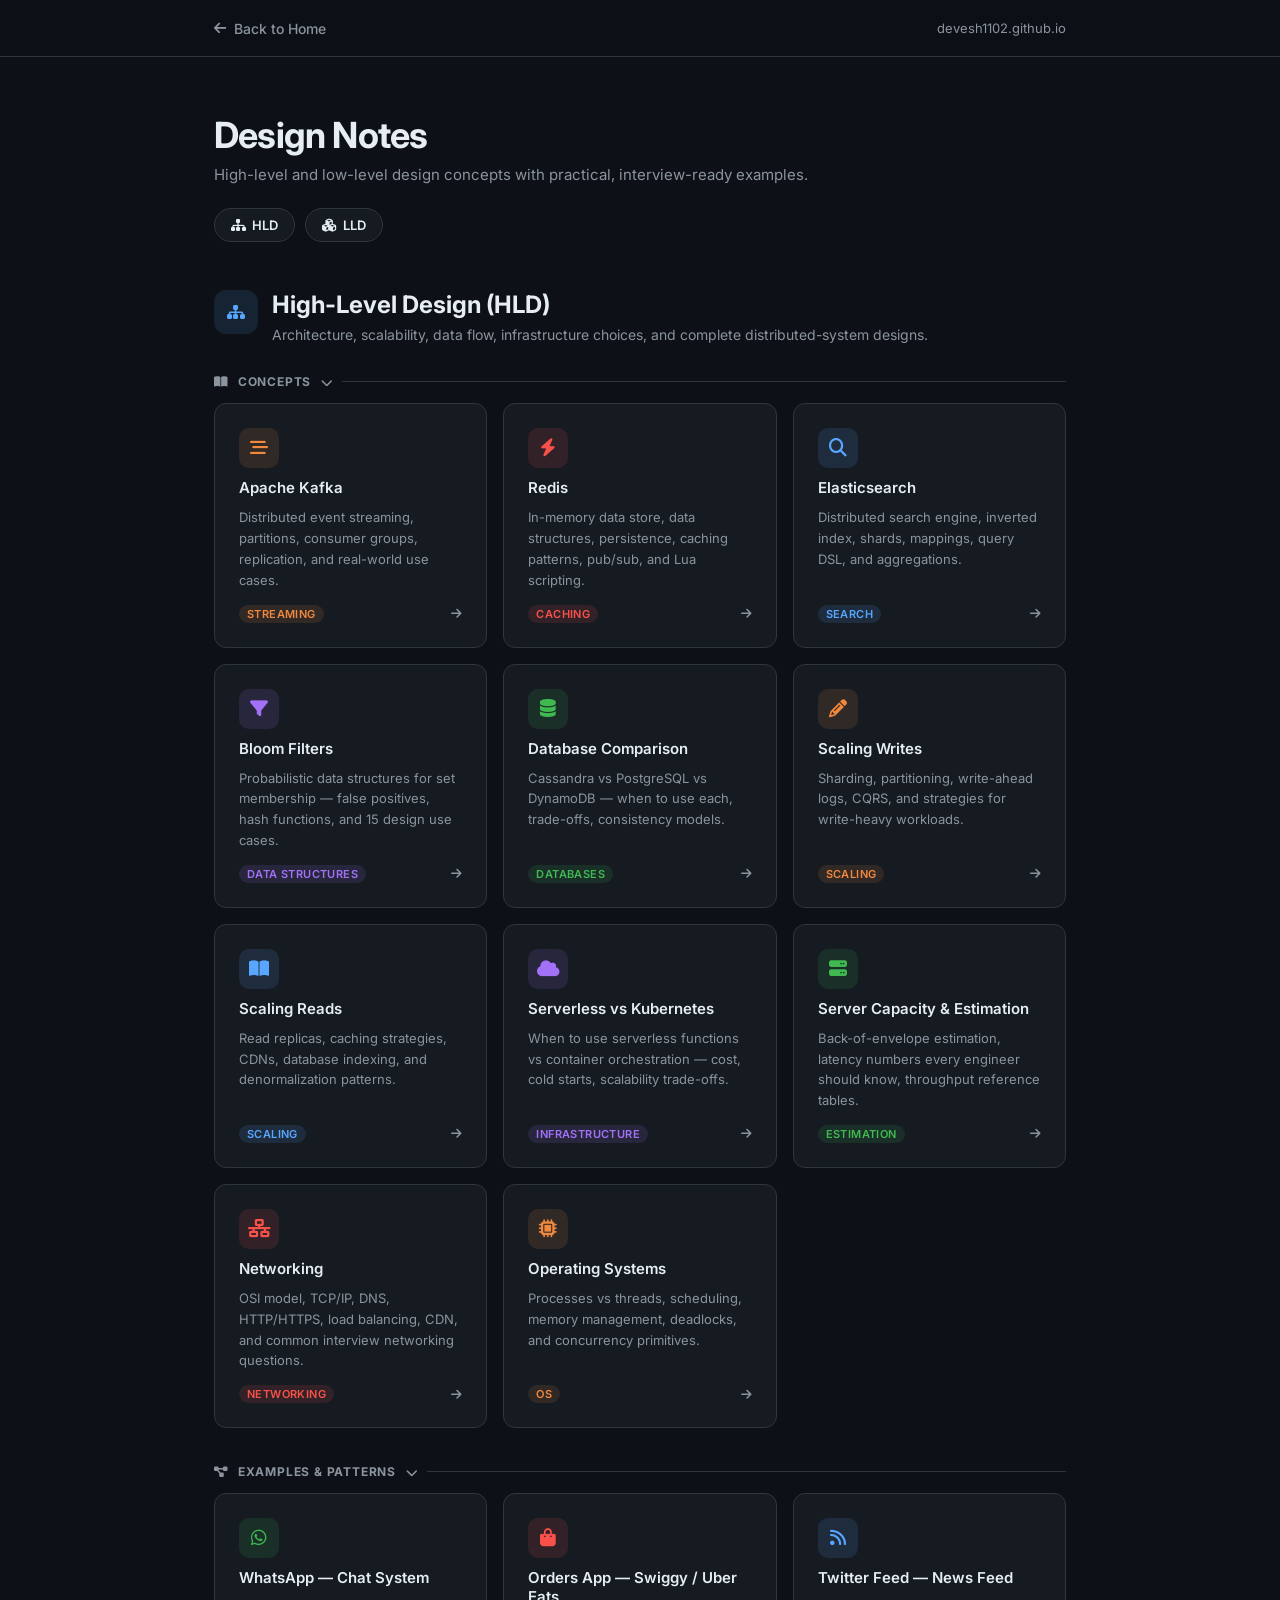
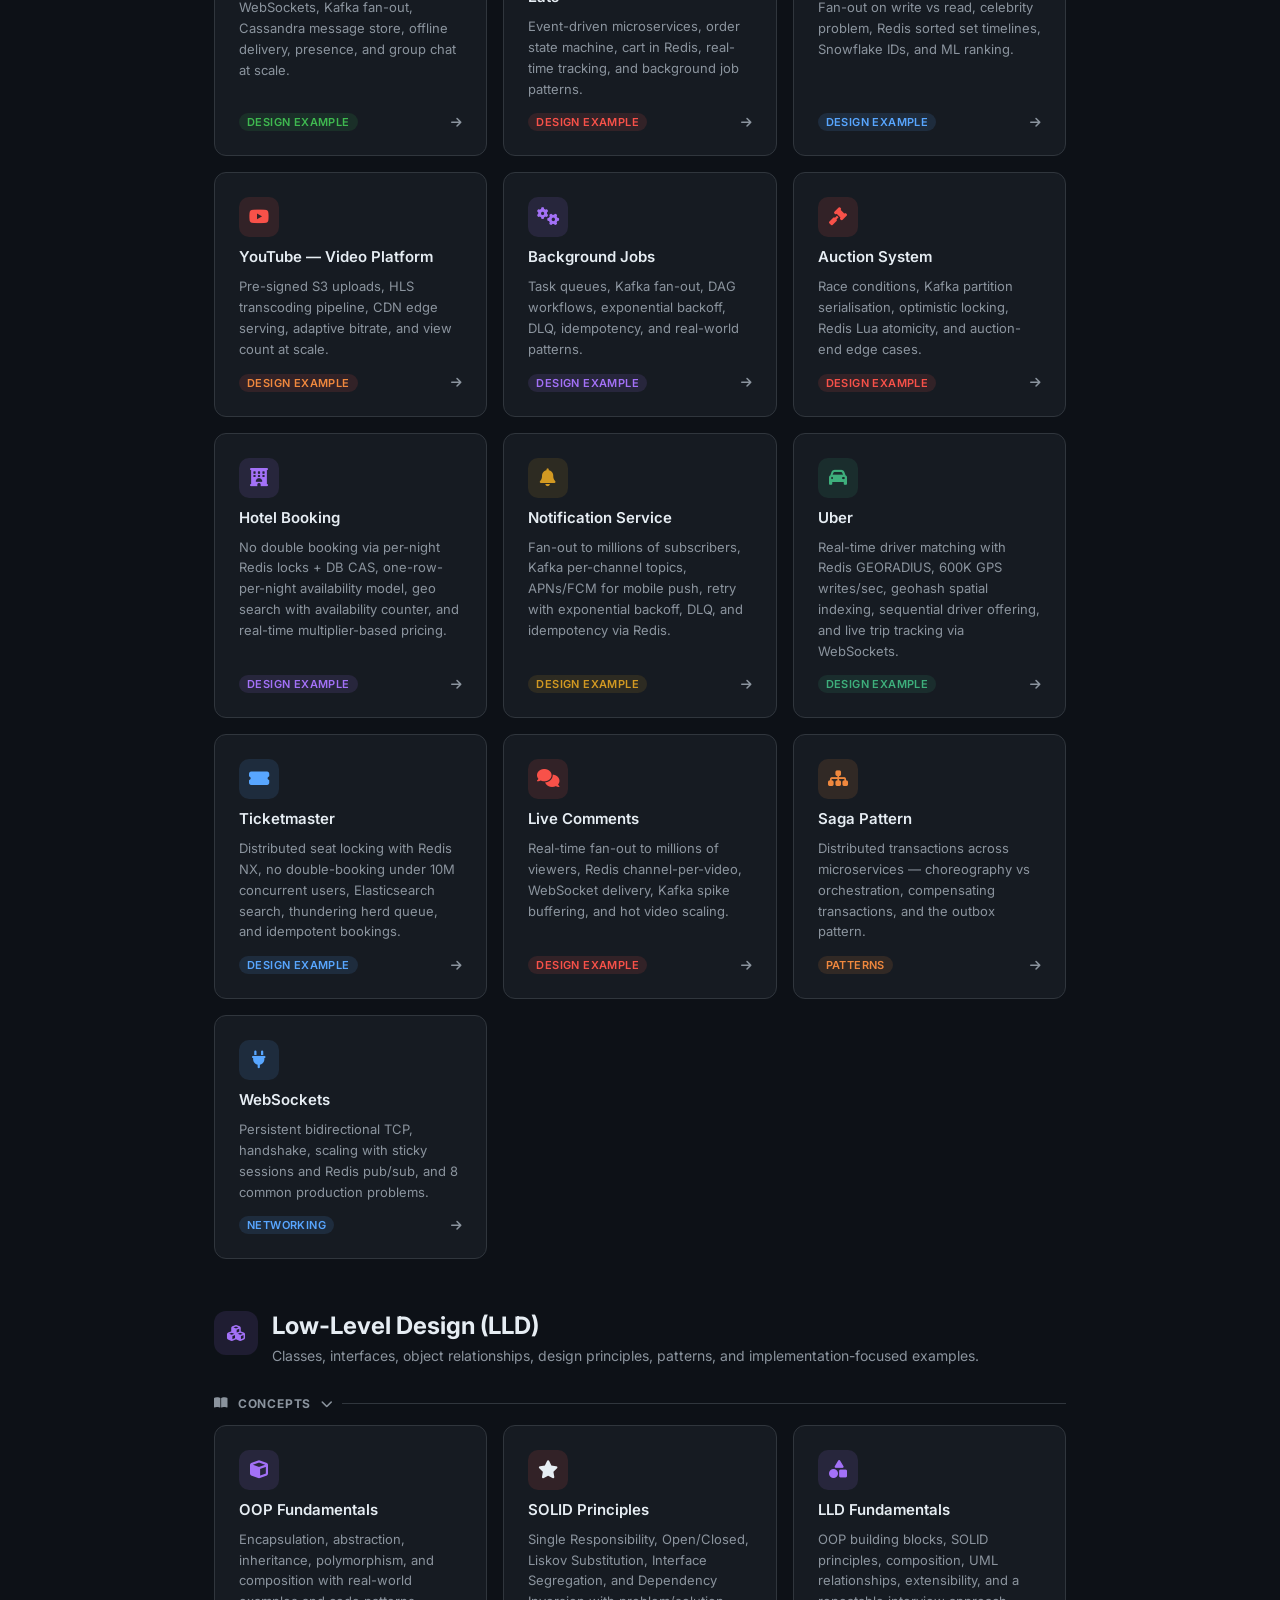
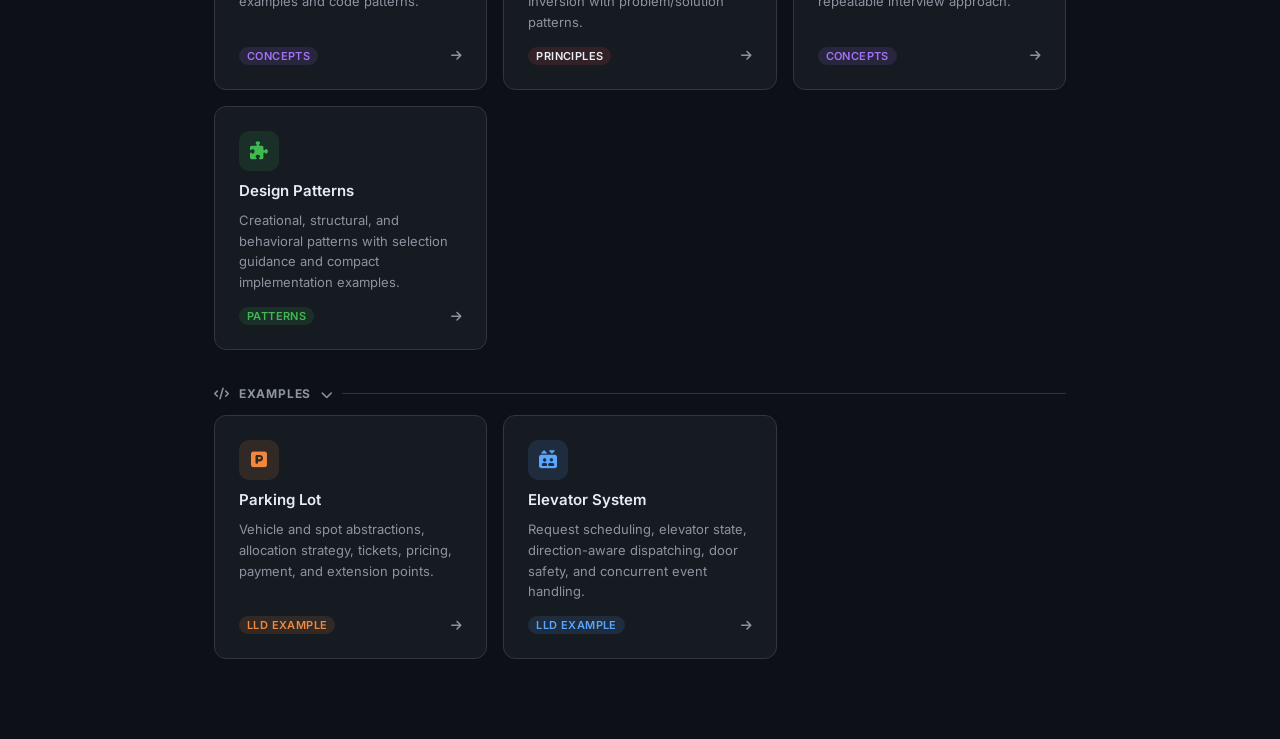
==== notes/index.html @ 4ec59ba1 "Add OOP Fundamentals and SOLID Principles to notes index - Add OOP Fundamentals link to LLD Concepts" ====
<!DOCTYPE html>
<html lang="en">
<head>
  <meta charset="UTF-8"/>
  <meta name="viewport" content="width=device-width, initial-scale=1.0"/>
  <title>System Design Notes — Devesh Kumar</title>
  <meta name="description" content="HLD and LLD notes by Devesh Kumar — concepts, design patterns, and practical system design examples."/>
  <link rel="icon" href="../favicon.svg" type="image/svg+xml"/>
  <link rel="preconnect" href="https://fonts.googleapis.com"/>
  <link rel="preconnect" href="https://fonts.gstatic.com" crossorigin/>
  <link href="https://fonts.googleapis.com/css2?family=Inter:wght@300;400;500;600;700&display=swap" rel="stylesheet"/>
  <link rel="stylesheet" href="https://cdnjs.cloudflare.com/ajax/libs/font-awesome/6.5.0/css/all.min.css"/>
  <style>
    *, *::before, *::after { box-sizing: border-box; margin: 0; padding: 0; }
    :root {
      --bg: #0d1117; --bg2: #161b22; --bg3: #21262d;
      --border: #30363d; --text: #e6edf3; --muted: #8b949e;
      --accent: #58a6ff; --purple: #a371f7; --green: #3fb950; --orange: #f0883e;
      --radius: 12px;
    }
    body { font-family: 'Inter', sans-serif; background: var(--bg); color: var(--text); }
    a { text-decoration: none; }

    nav {
      position: sticky; top: 0; z-index: 100;
      background: rgba(13,17,23,0.9); backdrop-filter: blur(12px);
      border-bottom: 1px solid var(--border);
    }
    .nav-inner { max-width: 900px; margin: 0 auto; padding: 0 24px; height: 56px; display: flex; align-items: center; justify-content: space-between; }
    .nav-back { display: flex; align-items: center; gap: 8px; color: var(--muted); font-size: 14px; font-weight: 500; }
    .nav-back:hover { color: var(--accent); }

    .page { max-width: 900px; margin: 0 auto; padding: 56px 24px 80px; }

    .page-header { margin-bottom: 48px; }
    .page-header h1 { font-size: 36px; font-weight: 700; letter-spacing: -0.8px; margin-bottom: 8px; }
    .page-header p { color: var(--muted); font-size: 15px; }

    .section-nav {
      display: flex;
      gap: 10px;
      margin-top: 24px;
    }
    .section-nav a {
      color: var(--text);
      background: var(--bg2);
      border: 1px solid var(--border);
      border-radius: 20px;
      padding: 8px 16px;
      font-size: 13px;
      font-weight: 600;
    }
    .section-nav a:hover { border-color: var(--accent); color: var(--accent); }

    .notes-section { margin-top: 52px; scroll-margin-top: 80px; }
    .notes-section:first-of-type { margin-top: 0; }
    .notes-section summary {
      list-style: none;
      cursor: pointer;
    }
    .notes-section summary::-webkit-details-marker { display: none; }
    .section-heading {
      display: flex;
      align-items: flex-start;
      gap: 14px;
      margin-bottom: 28px;
    }
    .section-heading .section-icon {
      width: 44px;
      height: 44px;
      border-radius: 12px;
      display: flex;
      align-items: center;
      justify-content: center;
      flex-shrink: 0;
    }
    .section-heading h2 { font-size: 24px; margin-bottom: 5px; }
    .section-heading p { color: var(--muted); font-size: 14px; line-height: 1.6; }
    .section-toggle {
      display: none;
    }
    .notes-section[open] .section-toggle i { transform: rotate(180deg); }
    .section-toggle i { transition: transform 0.2s ease; }
    .notes-group + .notes-group { margin-top: 36px; }
    .notes-group details {
      background: transparent;
    }
    .notes-group summary {
      list-style: none;
      cursor: pointer;
    }
    .notes-group summary::-webkit-details-marker { display: none; }
    .group-title {
      display: flex;
      align-items: center;
      gap: 9px;
      color: var(--muted);
      font-size: 12px;
      font-weight: 700;
      letter-spacing: 0.8px;
      text-transform: uppercase;
      margin-bottom: 14px;
    }
    .group-title::after {
      content: "";
      height: 1px;
      background: var(--border);
      flex: 1;
    }
    .group-toggle {
      display: inline-flex;
      margin-left: auto;
      color: var(--muted);
    }
    .notes-group details[open] .group-toggle i { transform: rotate(180deg); }
    .group-toggle i { transition: transform 0.2s ease; }
    .group-body { margin-top: 14px; }

    .notes-grid {
      display: grid;
      grid-template-columns: repeat(auto-fill, minmax(260px, 1fr));
      gap: 16px;
    }

    .note-card {
      background: var(--bg2);
      border: 1px solid var(--border);
      border-radius: var(--radius);
      padding: 24px;
      display: flex;
      flex-direction: column;
      gap: 10px;
      transition: border-color 0.2s, transform 0.2s, box-shadow 0.2s;
      color: var(--text);
    }

    .note-card:hover {
      border-color: var(--accent);
      transform: translateY(-3px);
      box-shadow: 0 8px 24px rgba(0,0,0,0.4);
    }

    .note-icon {
      width: 40px; height: 40px;
      border-radius: 10px;
      display: flex; align-items: center; justify-content: center;
      font-size: 18px;
      flex-shrink: 0;
    }

    .note-card h3 { font-size: 15px; font-weight: 600; }
    .note-card p { font-size: 13px; color: var(--muted); line-height: 1.6; flex: 1; }

    .note-footer {
      display: flex; align-items: center; justify-content: space-between;
      margin-top: 4px;
    }
    .note-tag {
      font-size: 11px; font-weight: 600;
      padding: 2px 8px; border-radius: 20px;
      text-transform: uppercase; letter-spacing: 0.4px;
    }
    .note-arrow { color: var(--muted); font-size: 12px; }
    .note-card:hover .note-arrow { color: var(--accent); }

    @media (max-width: 560px) {
      .page { padding-top: 36px; }
      .page-header h1 { font-size: 30px; }
      .section-nav { flex-wrap: wrap; }
    }
  </style>
</head>
<body>
<nav>
  <div class="nav-inner">
    <a href="../index.html" class="nav-back"><i class="fas fa-arrow-left"></i> Back to Home</a>
    <span style="font-size:13px; color: var(--muted)">devesh1102.github.io</span>
  </div>
</nav>

<div class="page">
  <div class="page-header">
    <h1>Design Notes</h1>
    <p>High-level and low-level design concepts with practical, interview-ready examples.</p>
    <div class="section-nav">
      <a href="#hld"><i class="fas fa-sitemap"></i>&nbsp; HLD</a>
      <a href="#lld"><i class="fas fa-cubes"></i>&nbsp; LLD</a>
    </div>
  </div>

  <details class="notes-section" id="hld" open>
    <summary>
      <div class="section-heading">
        <div class="section-icon" style="background:rgba(88,166,255,0.12);color:var(--accent)"><i class="fas fa-sitemap"></i></div>
        <div>
          <h2>High-Level Design (HLD)</h2>
          <p>Architecture, scalability, data flow, infrastructure choices, and complete distributed-system designs.</p>
        </div>
      </div>
    </summary>

    <div class="notes-group">
      <details open>
        <summary>
          <div class="group-title">
            <i class="fas fa-book-open"></i> Concepts
            <span class="group-toggle" aria-hidden="true"><i class="fas fa-chevron-up"></i></span>
          </div>
        </summary>
        <div class="group-body">
          <div class="notes-grid">

    <a href="reader.html?file=kafka" class="note-card">
      <div class="note-icon" style="background:rgba(240,136,62,0.12); color:var(--orange)"><i class="fas fa-stream"></i></div>
      <h3>Apache Kafka</h3>
      <p>Distributed event streaming, partitions, consumer groups, replication, and real-world use cases.</p>
      <div class="note-footer">
        <span class="note-tag" style="background:rgba(240,136,62,0.12);color:var(--orange)">Streaming</span>
        <span class="note-arrow"><i class="fas fa-arrow-right"></i></span>
      </div>
    </a>

    <a href="reader.html?file=redis" class="note-card">
      <div class="note-icon" style="background:rgba(248,81,73,0.12); color:#f85149"><i class="fas fa-bolt"></i></div>
      <h3>Redis</h3>
      <p>In-memory data store, data structures, persistence, caching patterns, pub/sub, and Lua scripting.</p>
      <div class="note-footer">
        <span class="note-tag" style="background:rgba(248,81,73,0.12);color:#f85149">Caching</span>
        <span class="note-arrow"><i class="fas fa-arrow-right"></i></span>
      </div>
    </a>

    <a href="reader.html?file=elasticsearch" class="note-card">
      <div class="note-icon" style="background:rgba(88,166,255,0.12); color:var(--accent)"><i class="fas fa-search"></i></div>
      <h3>Elasticsearch</h3>
      <p>Distributed search engine, inverted index, shards, mappings, query DSL, and aggregations.</p>
      <div class="note-footer">
        <span class="note-tag" style="background:rgba(88,166,255,0.12);color:var(--accent)">Search</span>
        <span class="note-arrow"><i class="fas fa-arrow-right"></i></span>
      </div>
    </a>

    <a href="reader.html?file=bloom-filters" class="note-card">
      <div class="note-icon" style="background:rgba(163,113,247,0.12); color:var(--purple)"><i class="fas fa-filter"></i></div>
      <h3>Bloom Filters</h3>
      <p>Probabilistic data structures for set membership — false positives, hash functions, and 15 design use cases.</p>
      <div class="note-footer">
        <span class="note-tag" style="background:rgba(163,113,247,0.12);color:var(--purple)">Data Structures</span>
        <span class="note-arrow"><i class="fas fa-arrow-right"></i></span>
      </div>
    </a>

    <a href="reader.html?file=databases-comparison" class="note-card">
      <div class="note-icon" style="background:rgba(63,185,80,0.12); color:var(--green)"><i class="fas fa-database"></i></div>
      <h3>Database Comparison</h3>
      <p>Cassandra vs PostgreSQL vs DynamoDB — when to use each, trade-offs, consistency models.</p>
      <div class="note-footer">
        <span class="note-tag" style="background:rgba(63,185,80,0.12);color:var(--green)">Databases</span>
        <span class="note-arrow"><i class="fas fa-arrow-right"></i></span>
      </div>
    </a>

    <a href="reader.html?file=scaling-writes" class="note-card">
      <div class="note-icon" style="background:rgba(240,136,62,0.12); color:var(--orange)"><i class="fas fa-pencil-alt"></i></div>
      <h3>Scaling Writes</h3>
      <p>Sharding, partitioning, write-ahead logs, CQRS, and strategies for write-heavy workloads.</p>
      <div class="note-footer">
        <span class="note-tag" style="background:rgba(240,136,62,0.12);color:var(--orange)">Scaling</span>
        <span class="note-arrow"><i class="fas fa-arrow-right"></i></span>
      </div>
    </a>

    <a href="reader.html?file=scaling-reads" class="note-card">
      <div class="note-icon" style="background:rgba(88,166,255,0.12); color:var(--accent)"><i class="fas fa-book-open"></i></div>
      <h3>Scaling Reads</h3>
      <p>Read replicas, caching strategies, CDNs, database indexing, and denormalization patterns.</p>
      <div class="note-footer">
        <span class="note-tag" style="background:rgba(88,166,255,0.12);color:var(--accent)">Scaling</span>
        <span class="note-arrow"><i class="fas fa-arrow-right"></i></span>
      </div>
    </a>

    <a href="reader.html?file=serverless-vs-kubernetes" class="note-card">
      <div class="note-icon" style="background:rgba(163,113,247,0.12); color:var(--purple)"><i class="fas fa-cloud"></i></div>
      <h3>Serverless vs Kubernetes</h3>
      <p>When to use serverless functions vs container orchestration — cost, cold starts, scalability trade-offs.</p>
      <div class="note-footer">
        <span class="note-tag" style="background:rgba(163,113,247,0.12);color:var(--purple)">Infrastructure</span>
        <span class="note-arrow"><i class="fas fa-arrow-right"></i></span>
      </div>
    </a>

    <a href="reader.html?file=server-capacity" class="note-card">
      <div class="note-icon" style="background:rgba(63,185,80,0.12); color:var(--green)"><i class="fas fa-server"></i></div>
      <h3>Server Capacity & Estimation</h3>
      <p>Back-of-envelope estimation, latency numbers every engineer should know, throughput reference tables.</p>
      <div class="note-footer">
        <span class="note-tag" style="background:rgba(63,185,80,0.12);color:var(--green)">Estimation</span>
        <span class="note-arrow"><i class="fas fa-arrow-right"></i></span>
      </div>
    </a>

    <a href="reader.html?file=networking" class="note-card">
      <div class="note-icon" style="background:rgba(248,81,73,0.12); color:#f85149"><i class="fas fa-network-wired"></i></div>
      <h3>Networking</h3>
      <p>OSI model, TCP/IP, DNS, HTTP/HTTPS, load balancing, CDN, and common interview networking questions.</p>
      <div class="note-footer">
        <span class="note-tag" style="background:rgba(248,81,73,0.12);color:#f85149">Networking</span>
        <span class="note-arrow"><i class="fas fa-arrow-right"></i></span>
      </div>
    </a>

    <a href="reader.html?file=operating-systems" class="note-card">
      <div class="note-icon" style="background:rgba(240,136,62,0.12); color:var(--orange)"><i class="fas fa-microchip"></i></div>
      <h3>Operating Systems</h3>
      <p>Processes vs threads, scheduling, memory management, deadlocks, and concurrency primitives.</p>
      <div class="note-footer">
        <span class="note-tag" style="background:rgba(240,136,62,0.12);color:var(--orange)">OS</span>
        <span class="note-arrow"><i class="fas fa-arrow-right"></i></span>
      </div>
    </a>

          </div>
        </div>
      </details>
    </div>

    <div class="notes-group">
      <details open>
        <summary>
          <div class="group-title">
            <i class="fas fa-diagram-project"></i> Examples & Patterns
            <span class="group-toggle" aria-hidden="true"><i class="fas fa-chevron-up"></i></span>
          </div>
        </summary>
        <div class="group-body">
          <div class="notes-grid">

    <a href="reader.html?file=whatsapp-chat" class="note-card">
      <div class="note-icon" style="background:rgba(63,185,80,0.12); color:var(--green)"><i class="fab fa-whatsapp"></i></div>
      <h3>WhatsApp — Chat System</h3>
      <p>WebSockets, Kafka fan-out, Cassandra message store, offline delivery, presence, and group chat at scale.</p>
      <div class="note-footer">
        <span class="note-tag" style="background:rgba(63,185,80,0.12);color:var(--green)">Design Example</span>
        <span class="note-arrow"><i class="fas fa-arrow-right"></i></span>
      </div>
    </a>

    <a href="reader.html?file=orders-app" class="note-card">
      <div class="note-icon" style="background:rgba(248,81,73,0.12); color:#f85149"><i class="fas fa-shopping-bag"></i></div>
      <h3>Orders App — Swiggy / Uber Eats</h3>
      <p>Event-driven microservices, order state machine, cart in Redis, real-time tracking, and background job patterns.</p>
      <div class="note-footer">
        <span class="note-tag" style="background:rgba(248,81,73,0.12);color:#f85149">Design Example</span>
        <span class="note-arrow"><i class="fas fa-arrow-right"></i></span>
      </div>
    </a>

    <a href="reader.html?file=twitter-feed" class="note-card">
      <div class="note-icon" style="background:rgba(88,166,255,0.12); color:var(--accent)"><i class="fas fa-rss"></i></div>
      <h3>Twitter Feed — News Feed</h3>
      <p>Fan-out on write vs read, celebrity problem, Redis sorted set timelines, Snowflake IDs, and ML ranking.</p>
      <div class="note-footer">
        <span class="note-tag" style="background:rgba(88,166,255,0.12);color:var(--accent)">Design Example</span>
        <span class="note-arrow"><i class="fas fa-arrow-right"></i></span>
      </div>
    </a>

    <a href="reader.html?file=youtube" class="note-card">
      <div class="note-icon" style="background:rgba(248,81,73,0.12); color:#f85149"><i class="fab fa-youtube"></i></div>
      <h3>YouTube — Video Platform</h3>
      <p>Pre-signed S3 uploads, HLS transcoding pipeline, CDN edge serving, adaptive bitrate, and view count at scale.</p>
      <div class="note-footer">
        <span class="note-tag" style="background:rgba(248,81,73,0.12);color:var(--orange)">Design Example</span>
        <span class="note-arrow"><i class="fas fa-arrow-right"></i></span>
      </div>
    </a>

    <a href="reader.html?file=background-jobs" class="note-card">
      <div class="note-icon" style="background:rgba(163,113,247,0.12); color:var(--purple)"><i class="fas fa-cogs"></i></div>
      <h3>Background Jobs</h3>
      <p>Task queues, Kafka fan-out, DAG workflows, exponential backoff, DLQ, idempotency, and real-world patterns.</p>
      <div class="note-footer">
        <span class="note-tag" style="background:rgba(163,113,247,0.12);color:var(--purple)">Design Example</span>
        <span class="note-arrow"><i class="fas fa-arrow-right"></i></span>
      </div>
    </a>

    <a href="reader.html?file=auction" class="note-card">
      <div class="note-icon" style="background:rgba(248,81,73,0.12); color:#f85149"><i class="fas fa-gavel"></i></div>
      <h3>Auction System</h3>
      <p>Race conditions, Kafka partition serialisation, optimistic locking, Redis Lua atomicity, and auction-end edge cases.</p>
      <div class="note-footer">
        <span class="note-tag" style="background:rgba(248,81,73,0.12);color:#f85149">Design Example</span>
        <span class="note-arrow"><i class="fas fa-arrow-right"></i></span>
      </div>
    </a>

    <a href="reader.html?file=hotel-booking" class="note-card">
      <div class="note-icon" style="background:rgba(163,113,247,0.12); color:#a371f7"><i class="fas fa-hotel"></i></div>
      <h3>Hotel Booking</h3>
      <p>No double booking via per-night Redis locks + DB CAS, one-row-per-night availability model, geo search with availability counter, and real-time multiplier-based pricing.</p>
      <div class="note-footer">
        <span class="note-tag" style="background:rgba(163,113,247,0.12);color:#a371f7">Design Example</span>
        <span class="note-arrow"><i class="fas fa-arrow-right"></i></span>
      </div>
    </a>

    <a href="reader.html?file=notification-service" class="note-card">
      <div class="note-icon" style="background:rgba(210,153,34,0.12); color:#d29922"><i class="fas fa-bell"></i></div>
      <h3>Notification Service</h3>
      <p>Fan-out to millions of subscribers, Kafka per-channel topics, APNs/FCM for mobile push, retry with exponential backoff, DLQ, and idempotency via Redis.</p>
      <div class="note-footer">
        <span class="note-tag" style="background:rgba(210,153,34,0.12);color:#d29922">Design Example</span>
        <span class="note-arrow"><i class="fas fa-arrow-right"></i></span>
      </div>
    </a>

    <a href="reader.html?file=uber" class="note-card">
      <div class="note-icon" style="background:rgba(62,175,124,0.12); color:#3eaf7c"><i class="fas fa-car"></i></div>
      <h3>Uber</h3>
      <p>Real-time driver matching with Redis GEORADIUS, 600K GPS writes/sec, geohash spatial indexing, sequential driver offering, and live trip tracking via WebSockets.</p>
      <div class="note-footer">
        <span class="note-tag" style="background:rgba(62,175,124,0.12);color:#3eaf7c">Design Example</span>
        <span class="note-arrow"><i class="fas fa-arrow-right"></i></span>
      </div>
    </a>

    <a href="reader.html?file=ticketmaster" class="note-card">
      <div class="note-icon" style="background:rgba(88,166,255,0.12); color:#58a6ff"><i class="fas fa-ticket-alt"></i></div>
      <h3>Ticketmaster</h3>
      <p>Distributed seat locking with Redis NX, no double-booking under 10M concurrent users, Elasticsearch search, thundering herd queue, and idempotent bookings.</p>
      <div class="note-footer">
        <span class="note-tag" style="background:rgba(88,166,255,0.12);color:#58a6ff">Design Example</span>
        <span class="note-arrow"><i class="fas fa-arrow-right"></i></span>
      </div>
    </a>

    <a href="reader.html?file=live-comments" class="note-card">
      <div class="note-icon" style="background:rgba(248,81,73,0.12); color:#f85149"><i class="fas fa-comments"></i></div>
      <h3>Live Comments</h3>
      <p>Real-time fan-out to millions of viewers, Redis channel-per-video, WebSocket delivery, Kafka spike buffering, and hot video scaling.</p>
      <div class="note-footer">
        <span class="note-tag" style="background:rgba(248,81,73,0.12);color:#f85149">Design Example</span>
        <span class="note-arrow"><i class="fas fa-arrow-right"></i></span>
      </div>
    </a>

    <a href="reader.html?file=saga" class="note-card">
      <div class="note-icon" style="background:rgba(240,136,62,0.12); color:var(--orange)"><i class="fas fa-sitemap"></i></div>
      <h3>Saga Pattern</h3>
      <p>Distributed transactions across microservices — choreography vs orchestration, compensating transactions, and the outbox pattern.</p>
      <div class="note-footer">
        <span class="note-tag" style="background:rgba(240,136,62,0.12);color:var(--orange)">Patterns</span>
        <span class="note-arrow"><i class="fas fa-arrow-right"></i></span>
      </div>
    </a>

    <a href="reader.html?file=websockets" class="note-card">
      <div class="note-icon" style="background:rgba(88,166,255,0.12); color:var(--accent)"><i class="fas fa-plug"></i></div>
      <h3>WebSockets</h3>
      <p>Persistent bidirectional TCP, handshake, scaling with sticky sessions and Redis pub/sub, and 8 common production problems.</p>
      <div class="note-footer">
        <span class="note-tag" style="background:rgba(88,166,255,0.12);color:var(--accent)">Networking</span>
        <span class="note-arrow"><i class="fas fa-arrow-right"></i></span>
      </div>
    </a>

          </div>
        </div>
      </details>
    </div>
  </details>

  <details class="notes-section" id="lld" open>
    <summary>
      <div class="section-heading">
        <div class="section-icon" style="background:rgba(163,113,247,0.12);color:var(--purple)"><i class="fas fa-cubes"></i></div>
        <div>
          <h2>Low-Level Design (LLD)</h2>
          <p>Classes, interfaces, object relationships, design principles, patterns, and implementation-focused examples.</p>
        </div>
      </div>
    </summary>

    <div class="notes-group">
      <details open>
        <summary>
          <div class="group-title">
            <i class="fas fa-book-open"></i> Concepts
            <span class="group-toggle" aria-hidden="true"><i class="fas fa-chevron-up"></i></span>
          </div>
        </summary>
        <div class="group-body">
          <div class="notes-grid">
        <a href="reader.html?file=oop-fundamentals" class="note-card">
          <div class="note-icon" style="background:rgba(163,113,247,0.12);color:var(--purple)"><i class="fas fa-cube"></i></div>
          <h3>OOP Fundamentals</h3>
          <p>Encapsulation, abstraction, inheritance, polymorphism, and composition with real-world examples and code patterns.</p>
          <div class="note-footer">
            <span class="note-tag" style="background:rgba(163,113,247,0.12);color:var(--purple)">Concepts</span>
            <span class="note-arrow"><i class="fas fa-arrow-right"></i></span>
          </div>
        </a>

        <a href="reader.html?file=solid-principles" class="note-card">
          <div class="note-icon" style="background:rgba(248,81,73,0.12);color:var(--red)"><i class="fas fa-star"></i></div>
          <h3>SOLID Principles</h3>
          <p>Single Responsibility, Open/Closed, Liskov Substitution, Interface Segregation, and Dependency Inversion with problem/solution patterns.</p>
          <div class="note-footer">
            <span class="note-tag" style="background:rgba(248,81,73,0.12);color:var(--red)">Principles</span>
            <span class="note-arrow"><i class="fas fa-arrow-right"></i></span>
          </div>
        </a>

        <a href="reader.html?file=lld-fundamentals" class="note-card">
          <div class="note-icon" style="background:rgba(163,113,247,0.12);color:var(--purple)"><i class="fas fa-shapes"></i></div>
          <h3>LLD Fundamentals</h3>
          <p>OOP building blocks, SOLID principles, composition, UML relationships, extensibility, and a repeatable interview approach.</p>
          <div class="note-footer">
            <span class="note-tag" style="background:rgba(163,113,247,0.12);color:var(--purple)">Concepts</span>
            <span class="note-arrow"><i class="fas fa-arrow-right"></i></span>
          </div>
        </a>

        <a href="reader.html?file=design-patterns" class="note-card">
          <div class="note-icon" style="background:rgba(63,185,80,0.12);color:var(--green)"><i class="fas fa-puzzle-piece"></i></div>
          <h3>Design Patterns</h3>
          <p>Creational, structural, and behavioral patterns with selection guidance and compact implementation examples.</p>
          <div class="note-footer">
            <span class="note-tag" style="background:rgba(63,185,80,0.12);color:var(--green)">Patterns</span>
            <span class="note-arrow"><i class="fas fa-arrow-right"></i></span>
          </div>
        </a>
          </div>
        </div>
      </details>
    </div>

    <div class="notes-group">
      <details open>
        <summary>
          <div class="group-title">
            <i class="fas fa-code"></i> Examples
            <span class="group-toggle" aria-hidden="true"><i class="fas fa-chevron-up"></i></span>
          </div>
        </summary>
        <div class="group-body">
          <div class="notes-grid">
        <a href="reader.html?file=parking-lot-lld" class="note-card">
          <div class="note-icon" style="background:rgba(240,136,62,0.12);color:var(--orange)"><i class="fas fa-square-parking"></i></div>
          <h3>Parking Lot</h3>
          <p>Vehicle and spot abstractions, allocation strategy, tickets, pricing, payment, and extension points.</p>
          <div class="note-footer">
            <span class="note-tag" style="background:rgba(240,136,62,0.12);color:var(--orange)">LLD Example</span>
            <span class="note-arrow"><i class="fas fa-arrow-right"></i></span>
          </div>
        </a>

        <a href="reader.html?file=elevator-lld" class="note-card">
          <div class="note-icon" style="background:rgba(88,166,255,0.12);color:var(--accent)"><i class="fas fa-elevator"></i></div>
          <h3>Elevator System</h3>
          <p>Request scheduling, elevator state, direction-aware dispatching, door safety, and concurrent event handling.</p>
          <div class="note-footer">
            <span class="note-tag" style="background:rgba(88,166,255,0.12);color:var(--accent)">LLD Example</span>
            <span class="note-arrow"><i class="fas fa-arrow-right"></i></span>
          </div>
        </a>
          </div>
        </div>
      </details>
    </div>
  </details>
</div>

<script>
  const syncOpenSection = () => {
    const hash = window.location.hash.replace('#', '');
    if (!hash) return;
    const target = document.getElementById(hash);
    if (target && target.tagName === 'DETAILS') {
      target.open = true;
    }
  };

  window.addEventListener('load', syncOpenSection);
  window.addEventListener('hashchange', syncOpenSection);
</script>
</body>
</html>
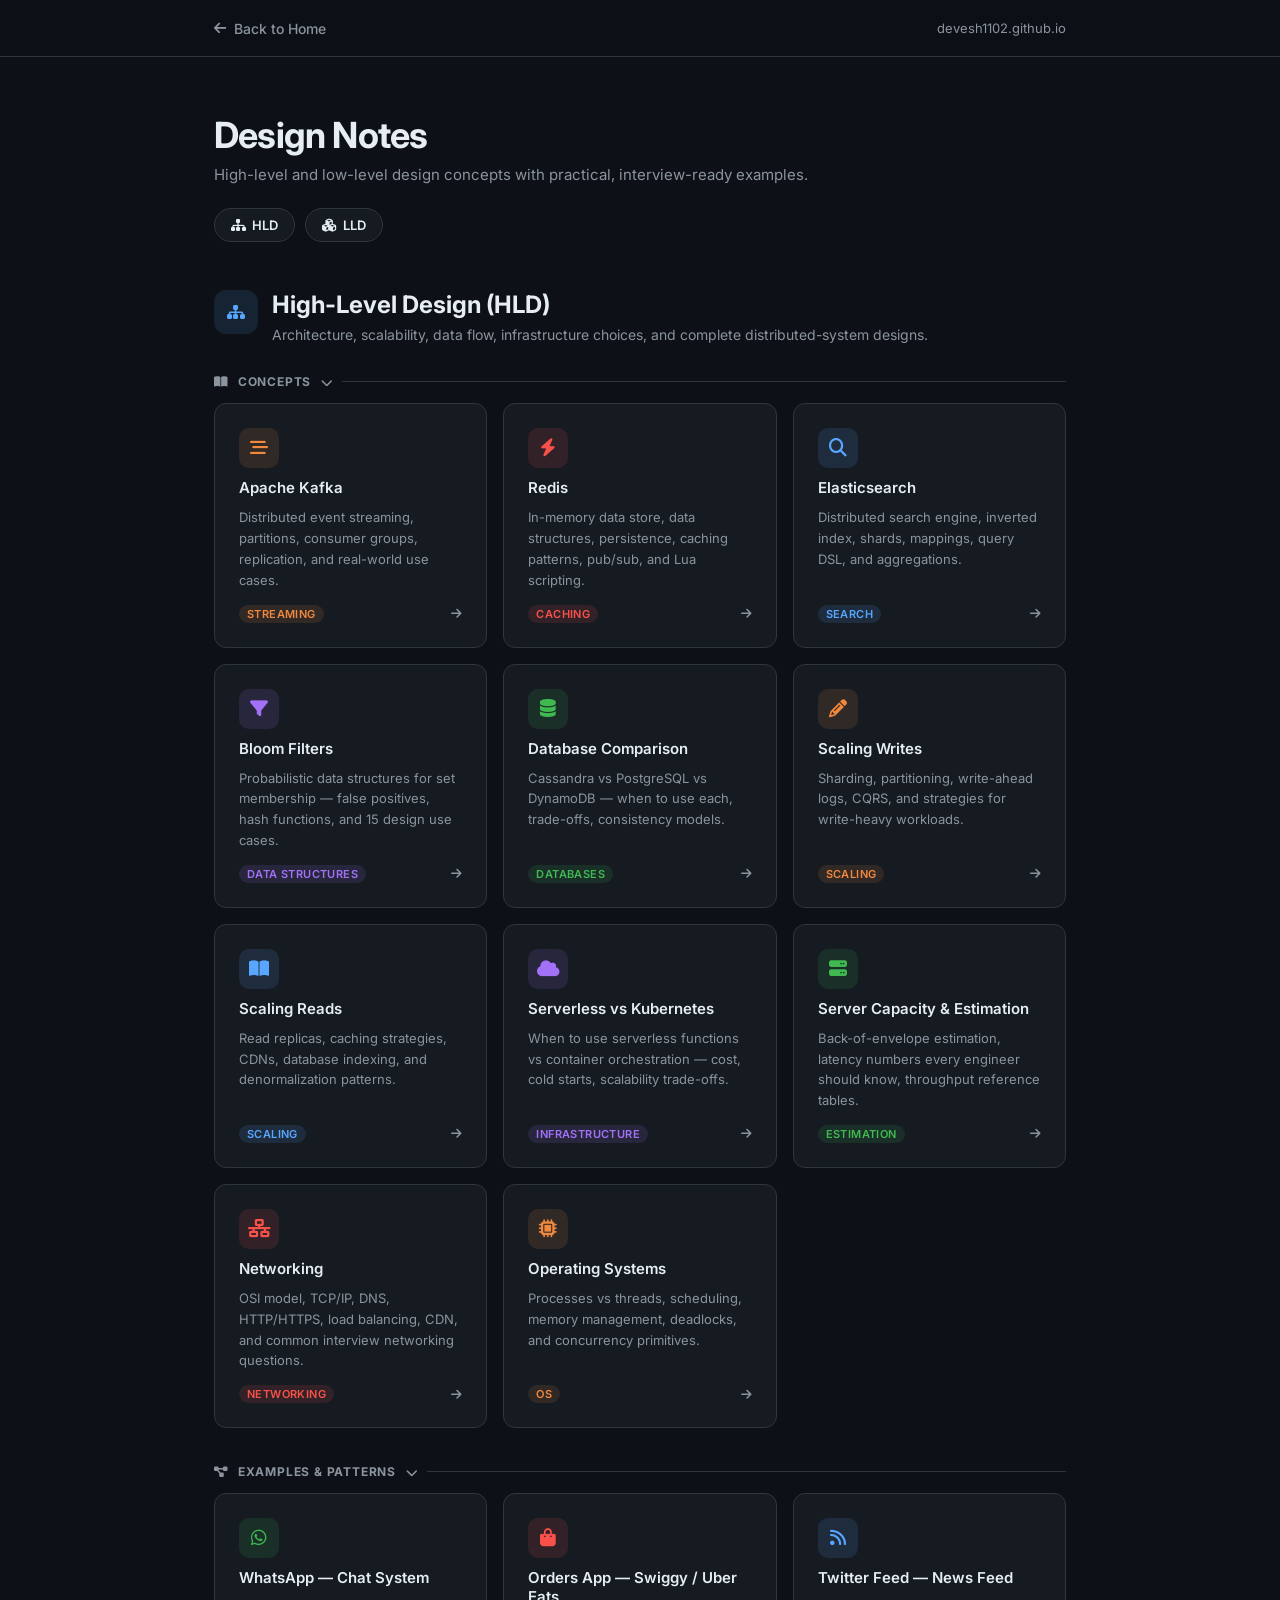
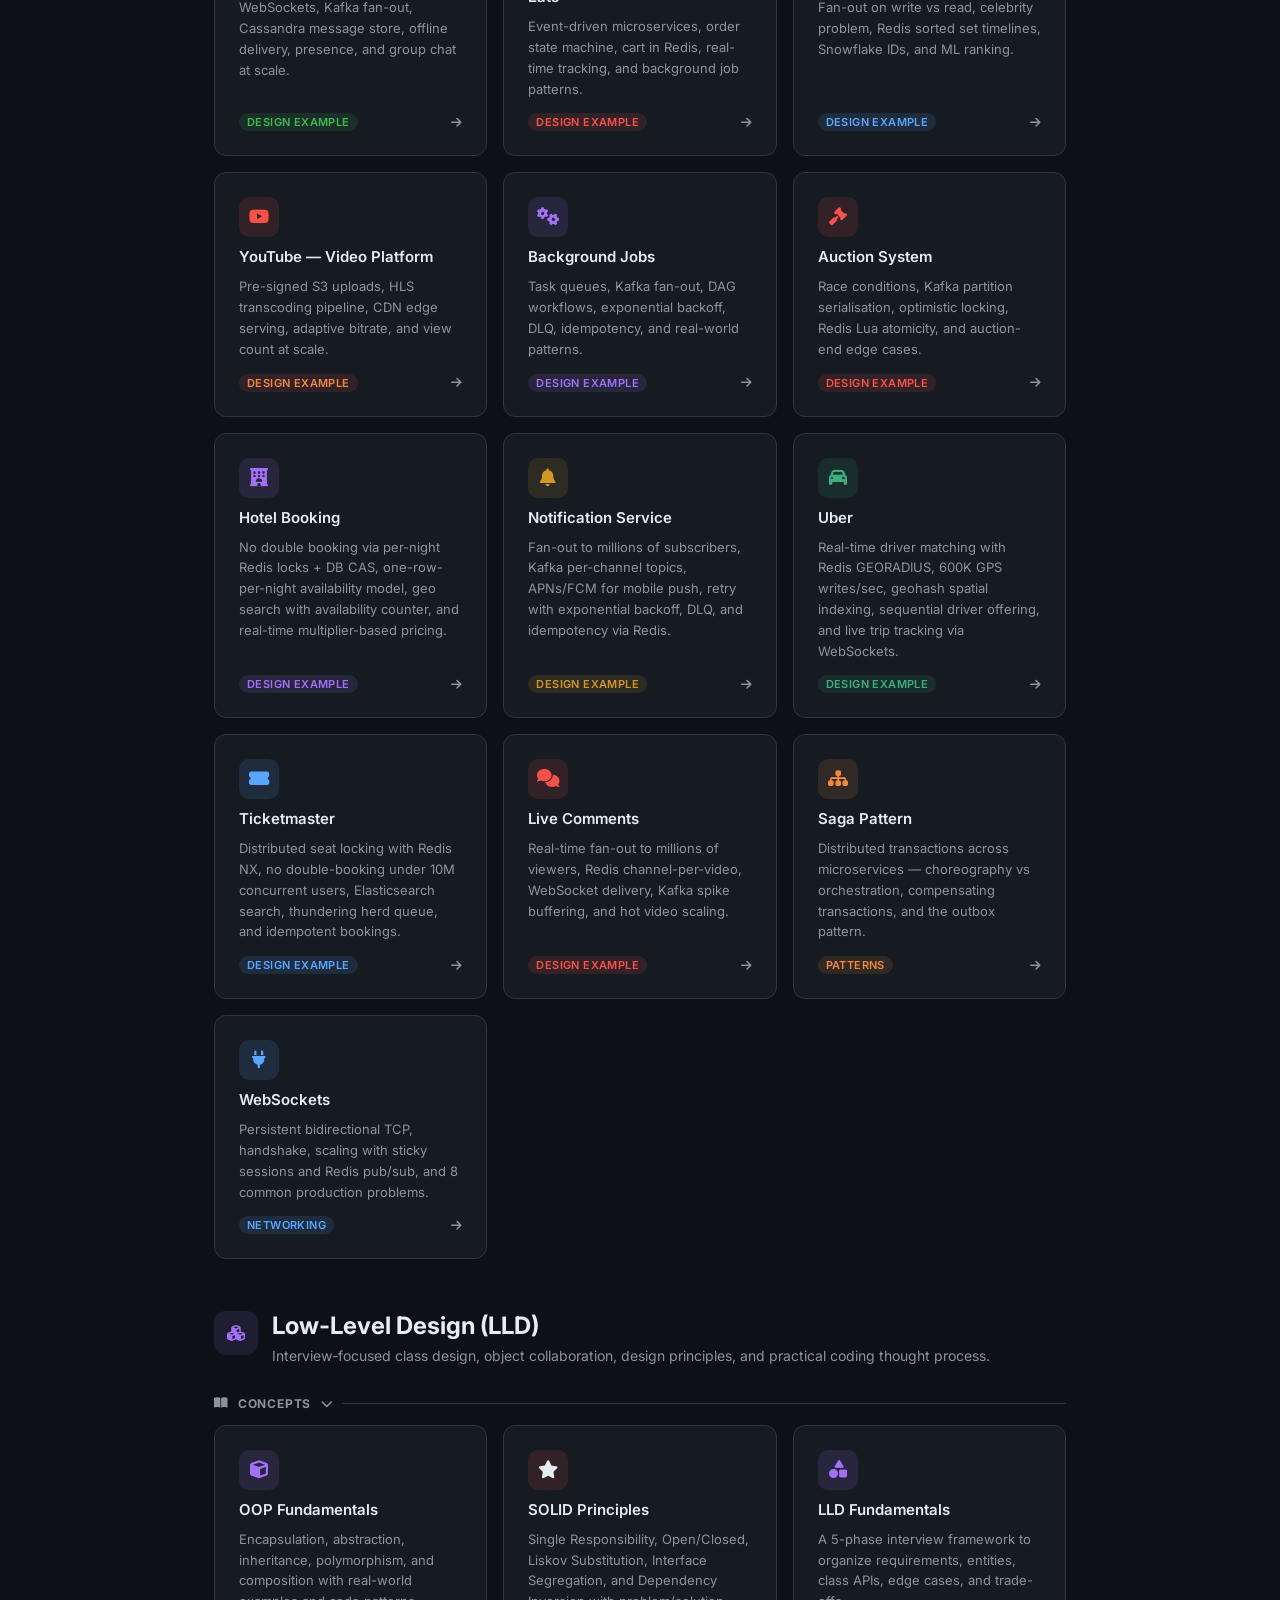
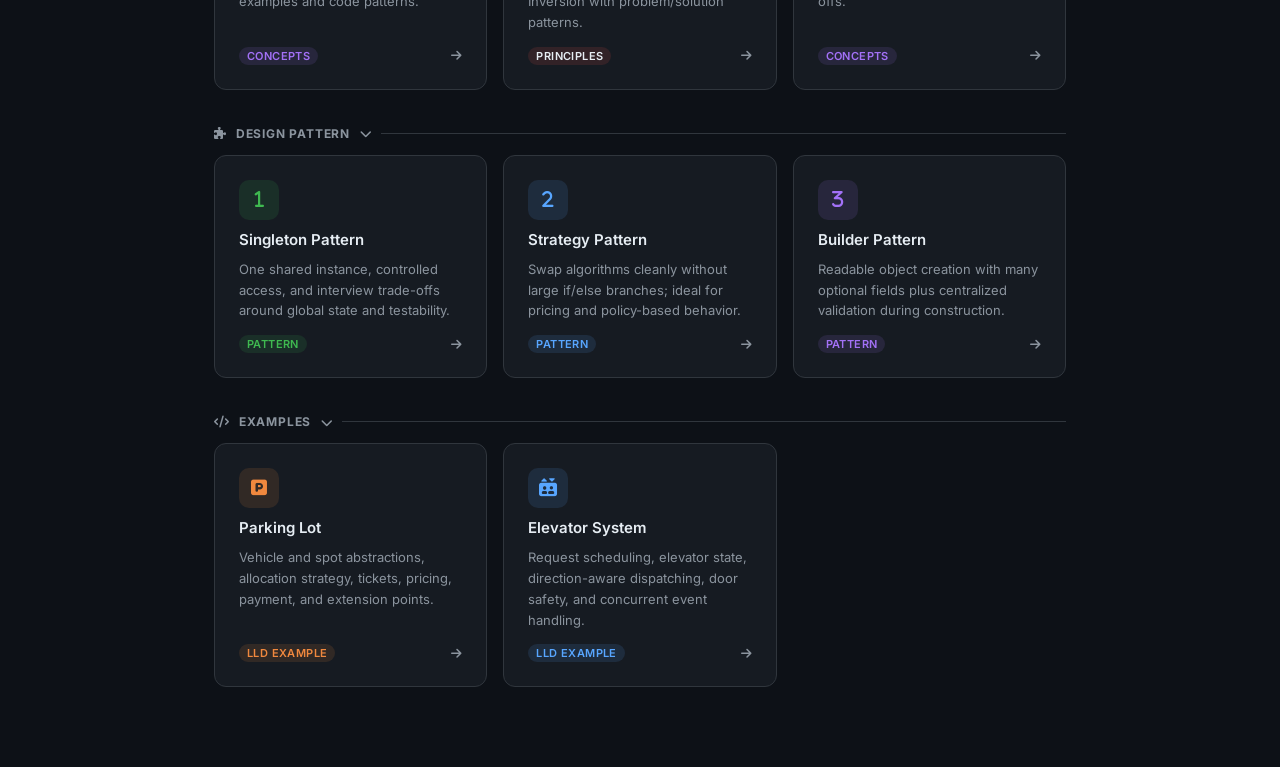
==== commit b7132d8c: "Add dedicated interview-focused design pattern section and pages Co-authored-by: Copilot <223556219+" ====
--- a/notes/index.html
+++ b/notes/index.html
@@ -478,7 +478,7 @@
         <div class="section-icon" style="background:rgba(163,113,247,0.12);color:var(--purple)"><i class="fas fa-cubes"></i></div>
         <div>
           <h2>Low-Level Design (LLD)</h2>
-          <p>Classes, interfaces, object relationships, design principles, patterns, and implementation-focused examples.</p>
+          <p>Interview-focused class design, object collaboration, design principles, and practical coding thought process.</p>
         </div>
       </div>
     </summary>
@@ -516,19 +516,54 @@
         <a href="reader.html?file=lld-fundamentals" class="note-card">
           <div class="note-icon" style="background:rgba(163,113,247,0.12);color:var(--purple)"><i class="fas fa-shapes"></i></div>
           <h3>LLD Fundamentals</h3>
-          <p>OOP building blocks, SOLID principles, composition, UML relationships, extensibility, and a repeatable interview approach.</p>
+          <p>A 5-phase interview framework to organize requirements, entities, class APIs, edge cases, and trade-offs.</p>
           <div class="note-footer">
             <span class="note-tag" style="background:rgba(163,113,247,0.12);color:var(--purple)">Concepts</span>
             <span class="note-arrow"><i class="fas fa-arrow-right"></i></span>
           </div>
         </a>
 
-        <a href="reader.html?file=design-patterns" class="note-card">
-          <div class="note-icon" style="background:rgba(63,185,80,0.12);color:var(--green)"><i class="fas fa-puzzle-piece"></i></div>
-          <h3>Design Patterns</h3>
-          <p>Creational, structural, and behavioral patterns with selection guidance and compact implementation examples.</p>
-          <div class="note-footer">
-            <span class="note-tag" style="background:rgba(63,185,80,0.12);color:var(--green)">Patterns</span>
+          </div>
+        </div>
+      </details>
+    </div>
+
+    <div class="notes-group">
+      <details open>
+        <summary>
+          <div class="group-title">
+            <i class="fas fa-puzzle-piece"></i> Design Pattern
+            <span class="group-toggle" aria-hidden="true"><i class="fas fa-chevron-up"></i></span>
+          </div>
+        </summary>
+        <div class="group-body">
+          <div class="notes-grid">
+        <a href="reader.html?file=pattern-singleton" class="note-card">
+          <div class="note-icon" style="background:rgba(63,185,80,0.12);color:var(--green)"><i class="fas fa-1"></i></div>
+          <h3>Singleton Pattern</h3>
+          <p>One shared instance, controlled access, and interview trade-offs around global state and testability.</p>
+          <div class="note-footer">
+            <span class="note-tag" style="background:rgba(63,185,80,0.12);color:var(--green)">Pattern</span>
+            <span class="note-arrow"><i class="fas fa-arrow-right"></i></span>
+          </div>
+        </a>
+
+        <a href="reader.html?file=pattern-strategy" class="note-card">
+          <div class="note-icon" style="background:rgba(88,166,255,0.12);color:var(--accent)"><i class="fas fa-2"></i></div>
+          <h3>Strategy Pattern</h3>
+          <p>Swap algorithms cleanly without large if/else branches; ideal for pricing and policy-based behavior.</p>
+          <div class="note-footer">
+            <span class="note-tag" style="background:rgba(88,166,255,0.12);color:var(--accent)">Pattern</span>
+            <span class="note-arrow"><i class="fas fa-arrow-right"></i></span>
+          </div>
+        </a>
+
+        <a href="reader.html?file=pattern-builder" class="note-card">
+          <div class="note-icon" style="background:rgba(163,113,247,0.12);color:var(--purple)"><i class="fas fa-3"></i></div>
+          <h3>Builder Pattern</h3>
+          <p>Readable object creation with many optional fields plus centralized validation during construction.</p>
+          <div class="note-footer">
+            <span class="note-tag" style="background:rgba(163,113,247,0.12);color:var(--purple)">Pattern</span>
             <span class="note-arrow"><i class="fas fa-arrow-right"></i></span>
           </div>
         </a>
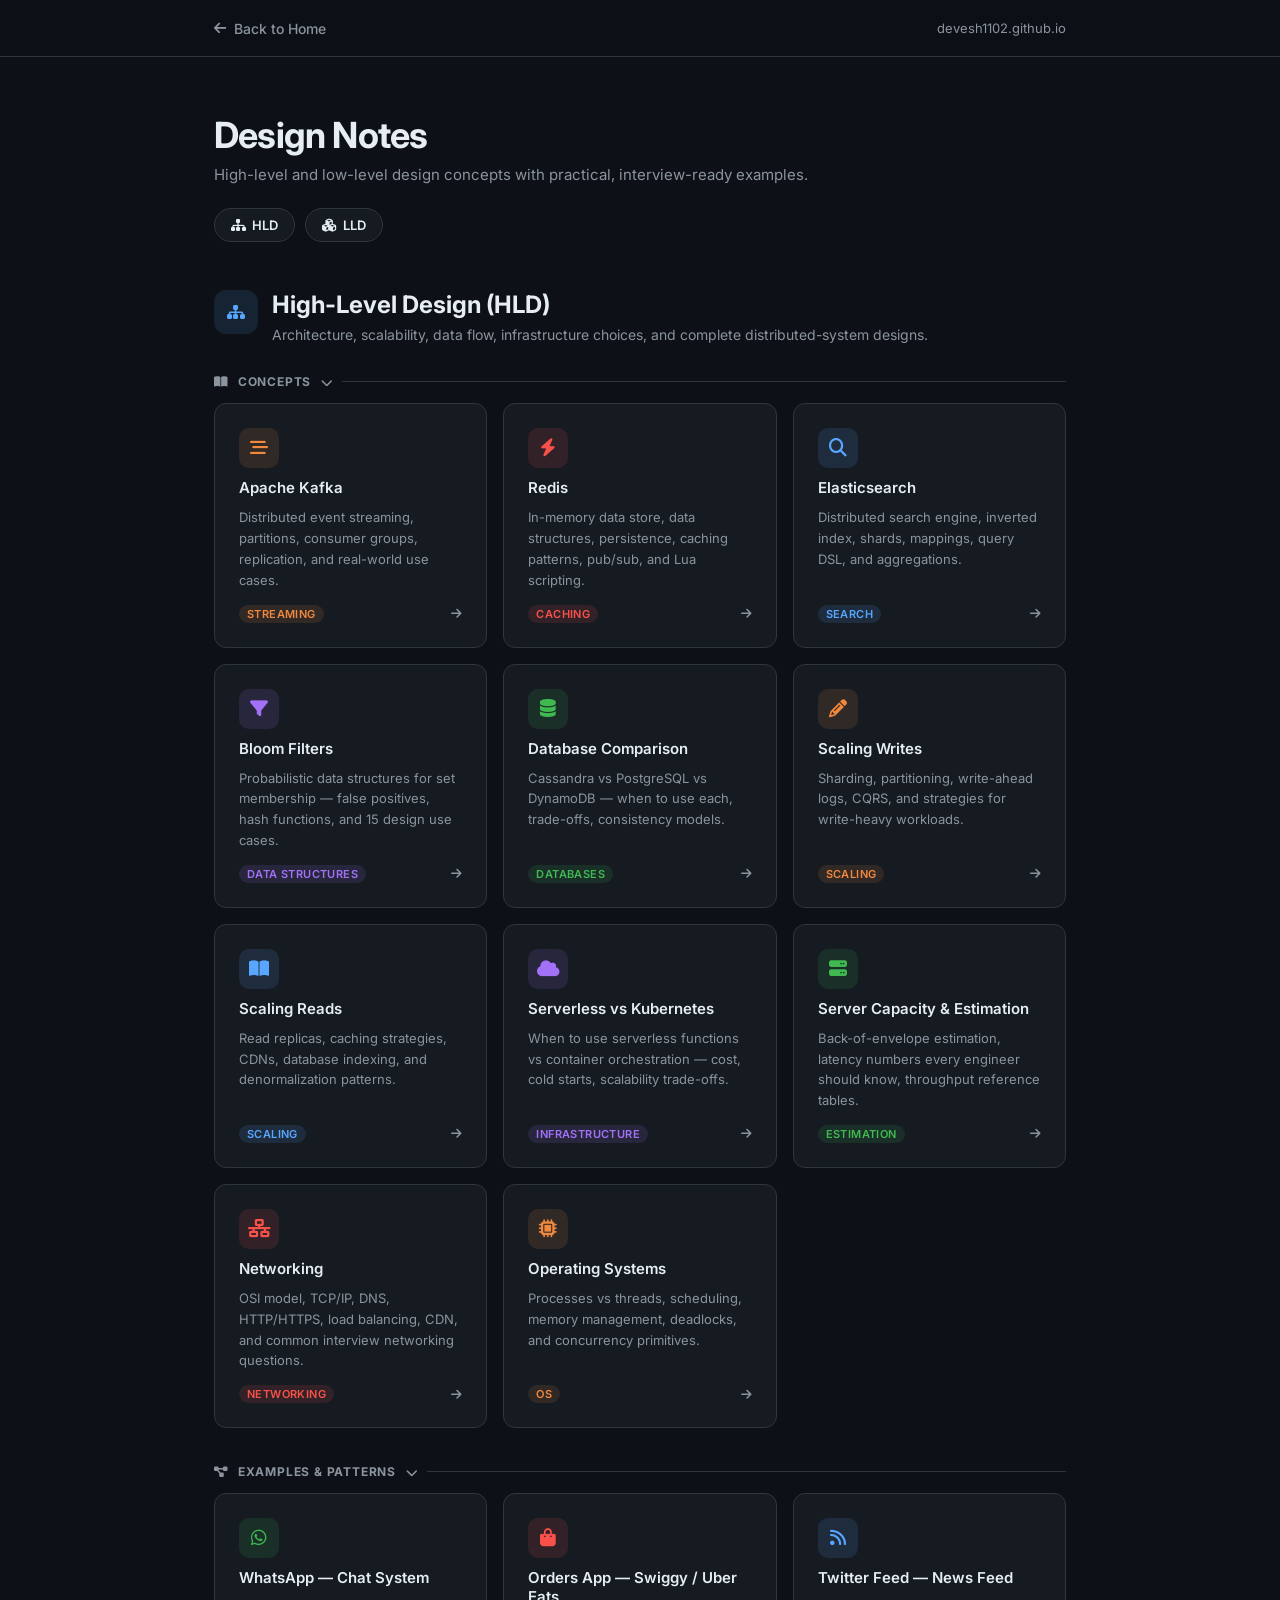
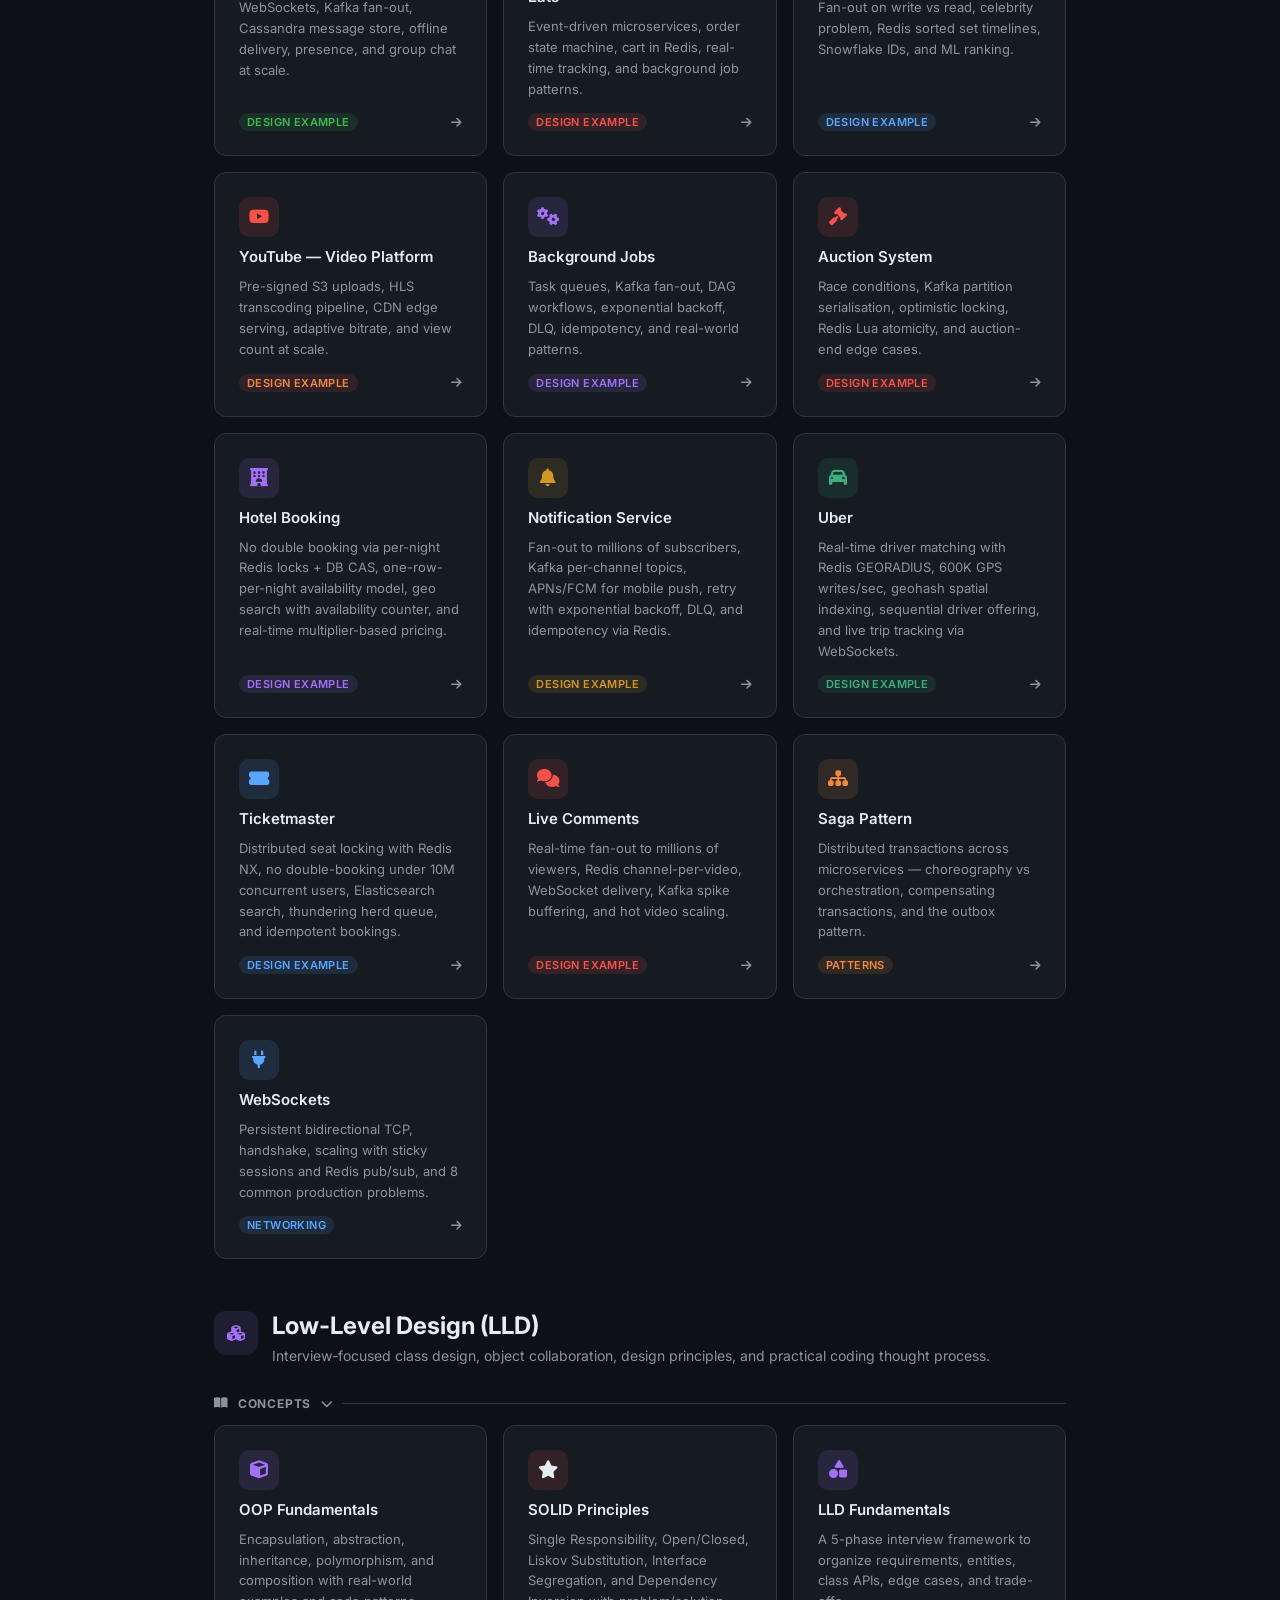
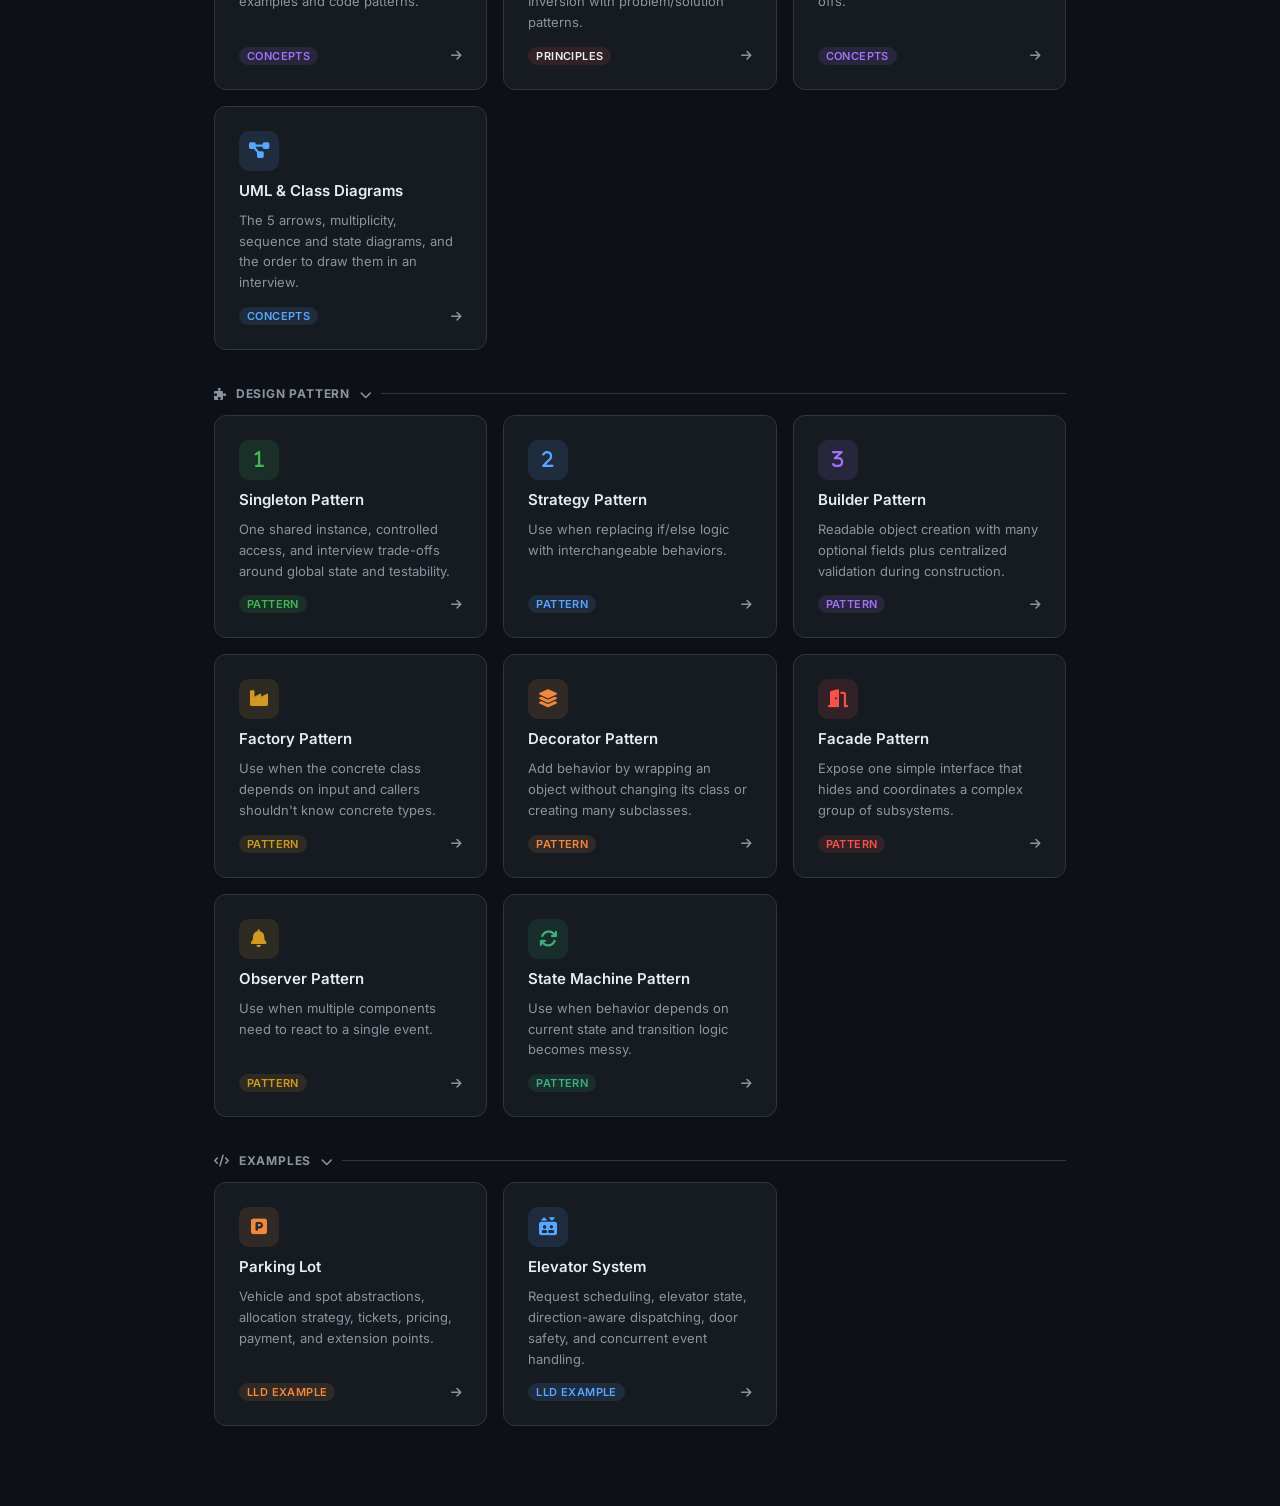
==== commit b4e34b5d: "Add design pattern pages, Factory, UML diagrams, interview checks, and mermaid visualizations to wor" ====
--- a/notes/index.html
+++ b/notes/index.html
@@ -523,6 +523,16 @@
           </div>
         </a>
 
+        <a href="reader.html?file=uml-diagrams" class="note-card">
+          <div class="note-icon" style="background:rgba(88,166,255,0.12);color:var(--accent)"><i class="fas fa-diagram-project"></i></div>
+          <h3>UML & Class Diagrams</h3>
+          <p>The 5 arrows, multiplicity, sequence and state diagrams, and the order to draw them in an interview.</p>
+          <div class="note-footer">
+            <span class="note-tag" style="background:rgba(88,166,255,0.12);color:var(--accent)">Concepts</span>
+            <span class="note-arrow"><i class="fas fa-arrow-right"></i></span>
+          </div>
+        </a>
+
           </div>
         </div>
       </details>
@@ -551,7 +561,7 @@
         <a href="reader.html?file=pattern-strategy" class="note-card">
           <div class="note-icon" style="background:rgba(88,166,255,0.12);color:var(--accent)"><i class="fas fa-2"></i></div>
           <h3>Strategy Pattern</h3>
-          <p>Swap algorithms cleanly without large if/else branches; ideal for pricing and policy-based behavior.</p>
+          <p>Use when replacing if/else logic with interchangeable behaviors.</p>
           <div class="note-footer">
             <span class="note-tag" style="background:rgba(88,166,255,0.12);color:var(--accent)">Pattern</span>
             <span class="note-arrow"><i class="fas fa-arrow-right"></i></span>
@@ -564,6 +574,56 @@
           <p>Readable object creation with many optional fields plus centralized validation during construction.</p>
           <div class="note-footer">
             <span class="note-tag" style="background:rgba(163,113,247,0.12);color:var(--purple)">Pattern</span>
+            <span class="note-arrow"><i class="fas fa-arrow-right"></i></span>
+          </div>
+        </a>
+
+        <a href="reader.html?file=pattern-factory" class="note-card">
+          <div class="note-icon" style="background:rgba(210,153,34,0.12);color:#d29922"><i class="fas fa-industry"></i></div>
+          <h3>Factory Pattern</h3>
+          <p>Use when the concrete class depends on input and callers shouldn't know concrete types.</p>
+          <div class="note-footer">
+            <span class="note-tag" style="background:rgba(210,153,34,0.12);color:#d29922">Pattern</span>
+            <span class="note-arrow"><i class="fas fa-arrow-right"></i></span>
+          </div>
+        </a>
+
+        <a href="reader.html?file=pattern-decorator" class="note-card">
+          <div class="note-icon" style="background:rgba(240,136,62,0.12);color:var(--orange)"><i class="fas fa-layer-group"></i></div>
+          <h3>Decorator Pattern</h3>
+          <p>Add behavior by wrapping an object without changing its class or creating many subclasses.</p>
+          <div class="note-footer">
+            <span class="note-tag" style="background:rgba(240,136,62,0.12);color:var(--orange)">Pattern</span>
+            <span class="note-arrow"><i class="fas fa-arrow-right"></i></span>
+          </div>
+        </a>
+
+        <a href="reader.html?file=pattern-facade" class="note-card">
+          <div class="note-icon" style="background:rgba(248,81,73,0.12);color:#f85149"><i class="fas fa-door-open"></i></div>
+          <h3>Facade Pattern</h3>
+          <p>Expose one simple interface that hides and coordinates a complex group of subsystems.</p>
+          <div class="note-footer">
+            <span class="note-tag" style="background:rgba(248,81,73,0.12);color:#f85149">Pattern</span>
+            <span class="note-arrow"><i class="fas fa-arrow-right"></i></span>
+          </div>
+        </a>
+
+        <a href="reader.html?file=pattern-observer" class="note-card">
+          <div class="note-icon" style="background:rgba(210,153,34,0.12);color:#d29922"><i class="fas fa-bell"></i></div>
+          <h3>Observer Pattern</h3>
+          <p>Use when multiple components need to react to a single event.</p>
+          <div class="note-footer">
+            <span class="note-tag" style="background:rgba(210,153,34,0.12);color:#d29922">Pattern</span>
+            <span class="note-arrow"><i class="fas fa-arrow-right"></i></span>
+          </div>
+        </a>
+
+        <a href="reader.html?file=pattern-state-machine" class="note-card">
+          <div class="note-icon" style="background:rgba(62,175,124,0.12);color:#3eaf7c"><i class="fas fa-arrows-rotate"></i></div>
+          <h3>State Machine Pattern</h3>
+          <p>Use when behavior depends on current state and transition logic becomes messy.</p>
+          <div class="note-footer">
+            <span class="note-tag" style="background:rgba(62,175,124,0.12);color:#3eaf7c">Pattern</span>
             <span class="note-arrow"><i class="fas fa-arrow-right"></i></span>
           </div>
         </a>
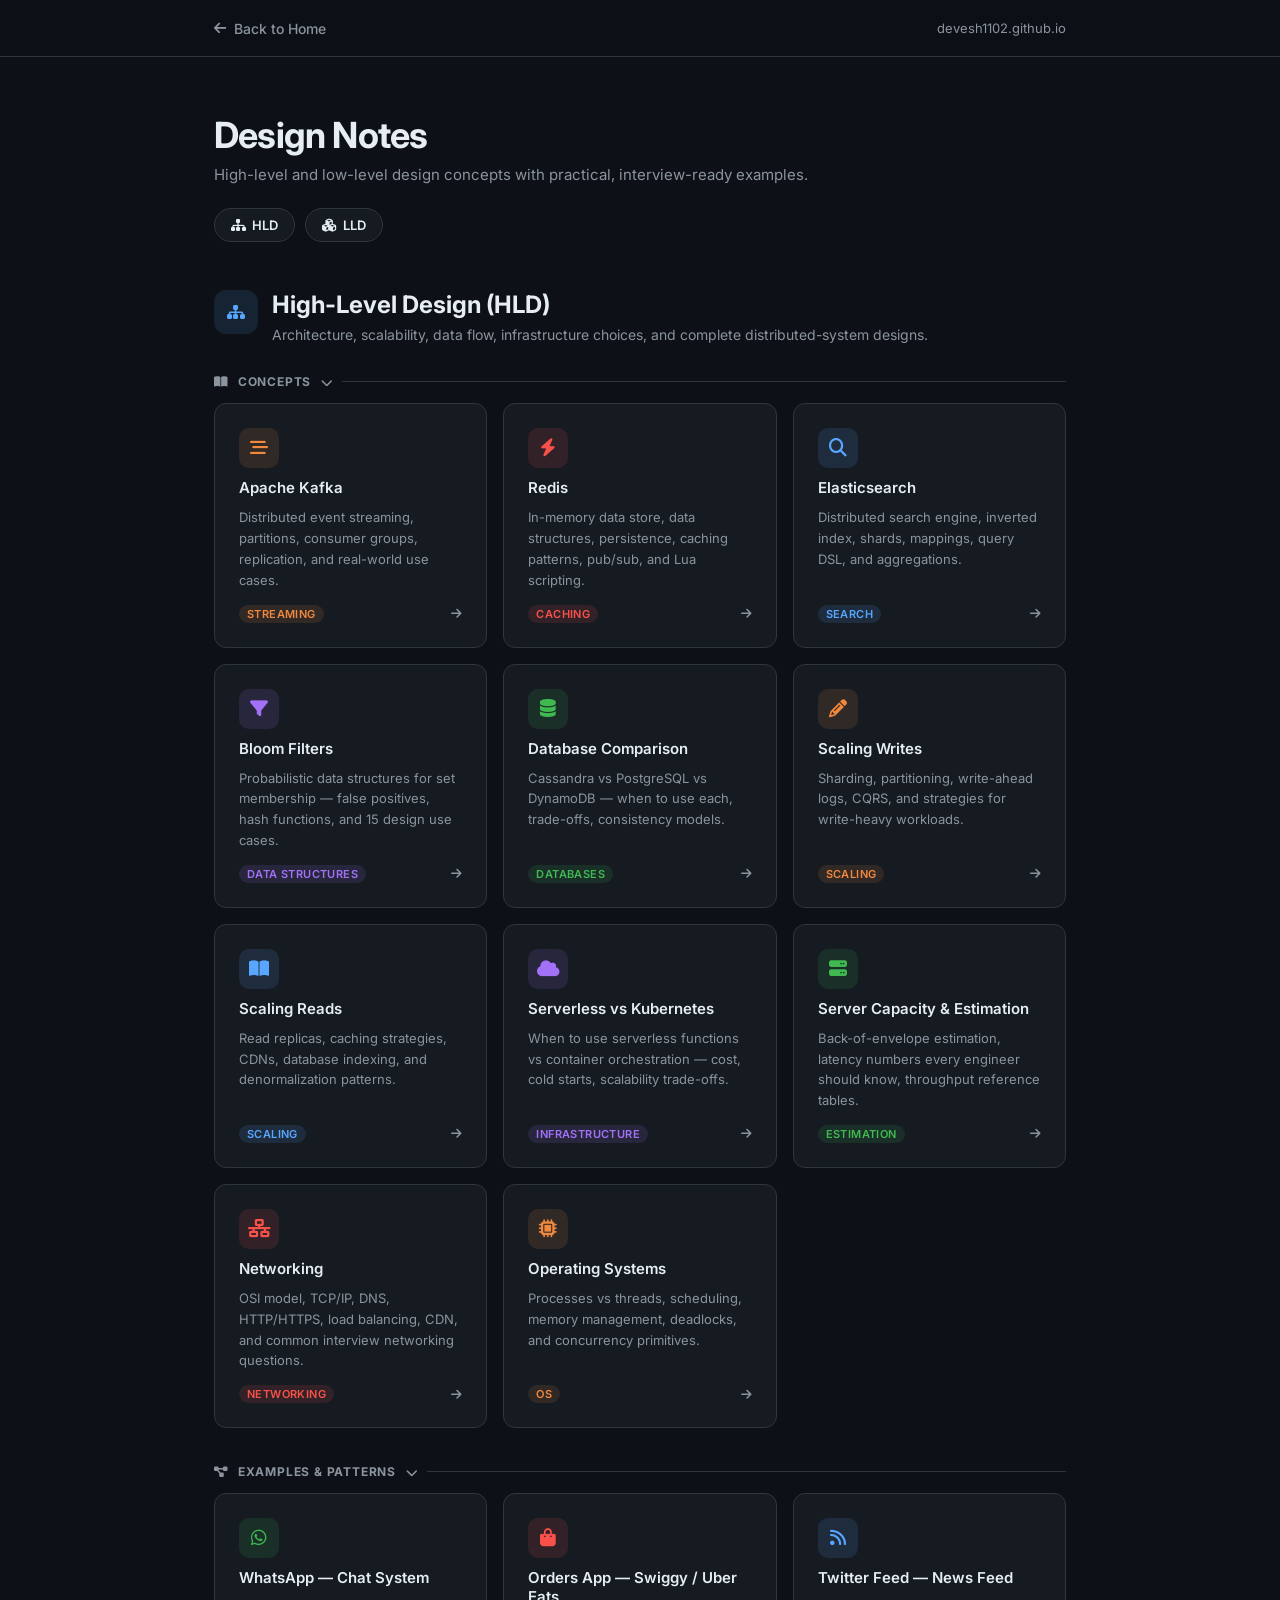
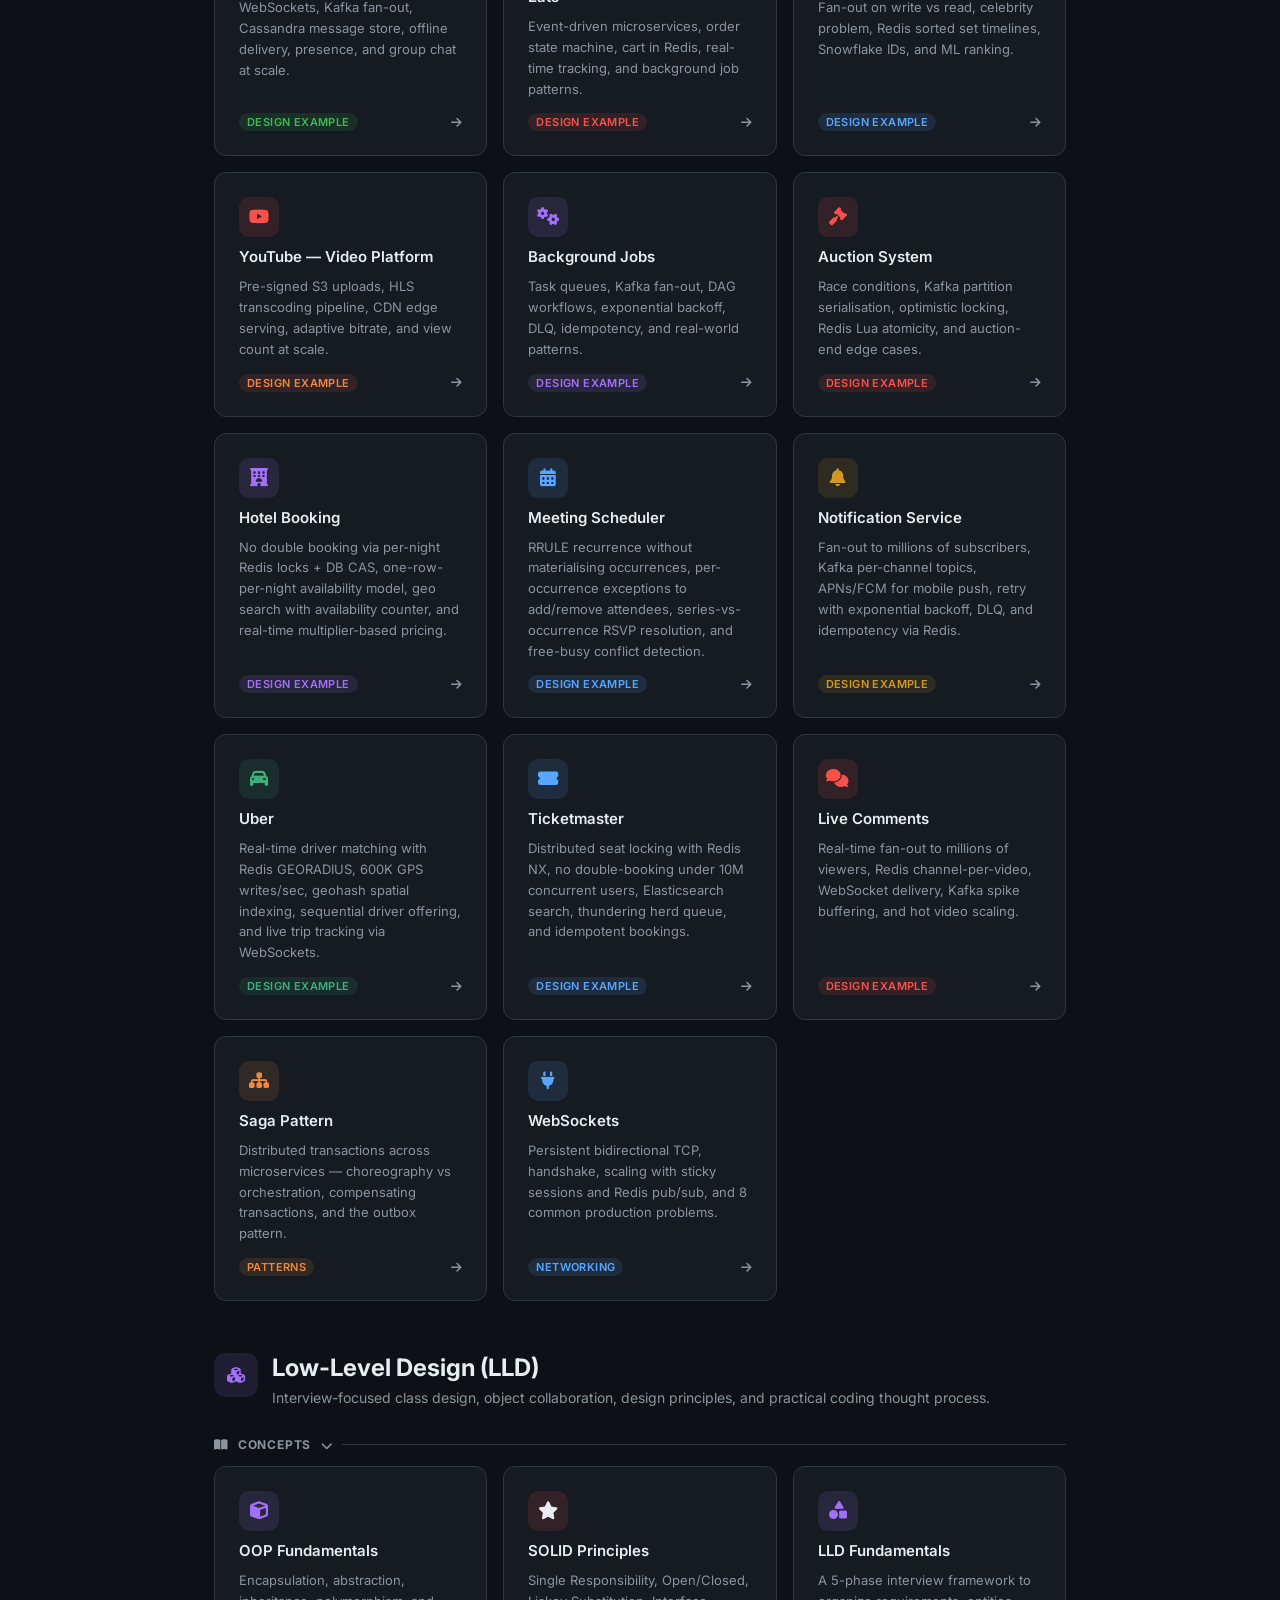
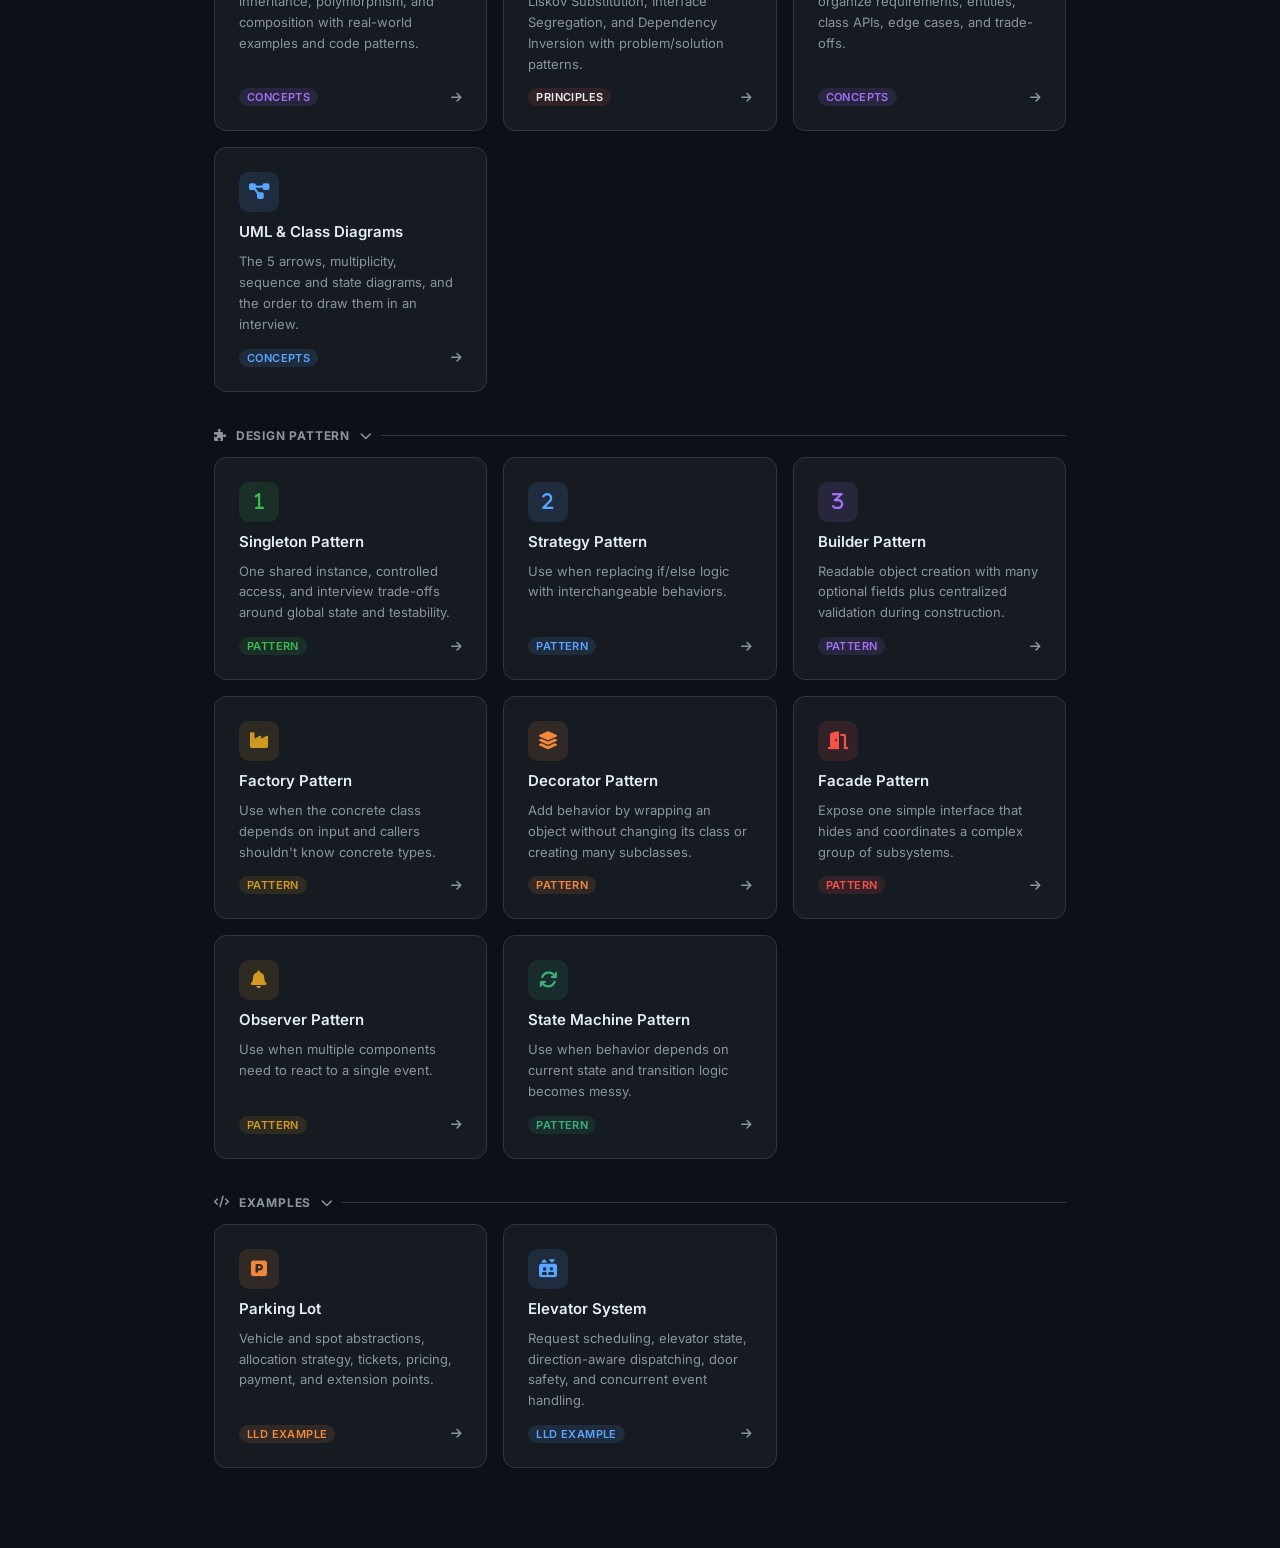
==== commit a46baa9a: "Add Meeting Scheduler HLD with recurrence, per-occurrence exceptions, and RSVP - New notes/meeting-s" ====
--- a/notes/index.html
+++ b/notes/index.html
@@ -406,6 +406,16 @@
       </div>
     </a>
 
+    <a href="reader.html?file=meeting-scheduler" class="note-card">
+      <div class="note-icon" style="background:rgba(88,166,255,0.12); color:#58a6ff"><i class="fas fa-calendar-days"></i></div>
+      <h3>Meeting Scheduler</h3>
+      <p>RRULE recurrence without materialising occurrences, per-occurrence exceptions to add/remove attendees, series-vs-occurrence RSVP resolution, and free-busy conflict detection.</p>
+      <div class="note-footer">
+        <span class="note-tag" style="background:rgba(88,166,255,0.12);color:#58a6ff">Design Example</span>
+        <span class="note-arrow"><i class="fas fa-arrow-right"></i></span>
+      </div>
+    </a>
+
     <a href="reader.html?file=notification-service" class="note-card">
       <div class="note-icon" style="background:rgba(210,153,34,0.12); color:#d29922"><i class="fas fa-bell"></i></div>
       <h3>Notification Service</h3>
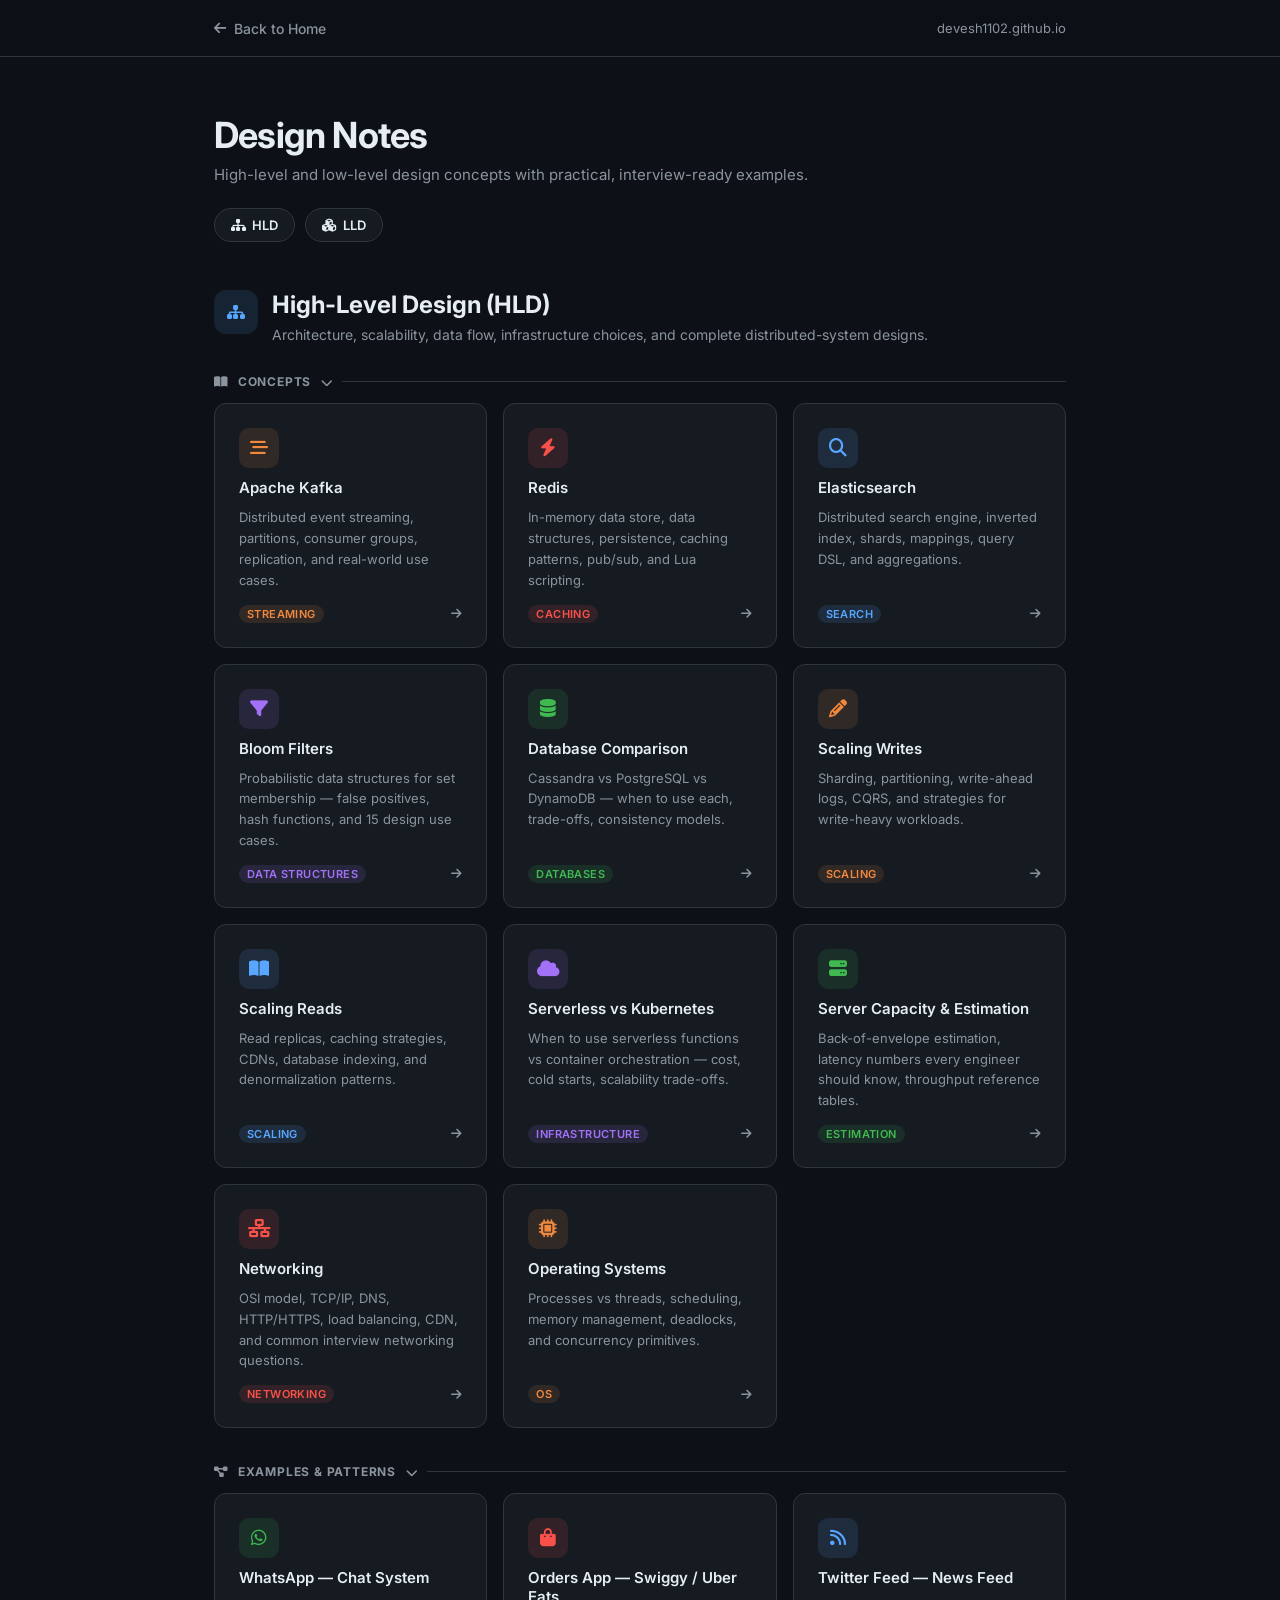
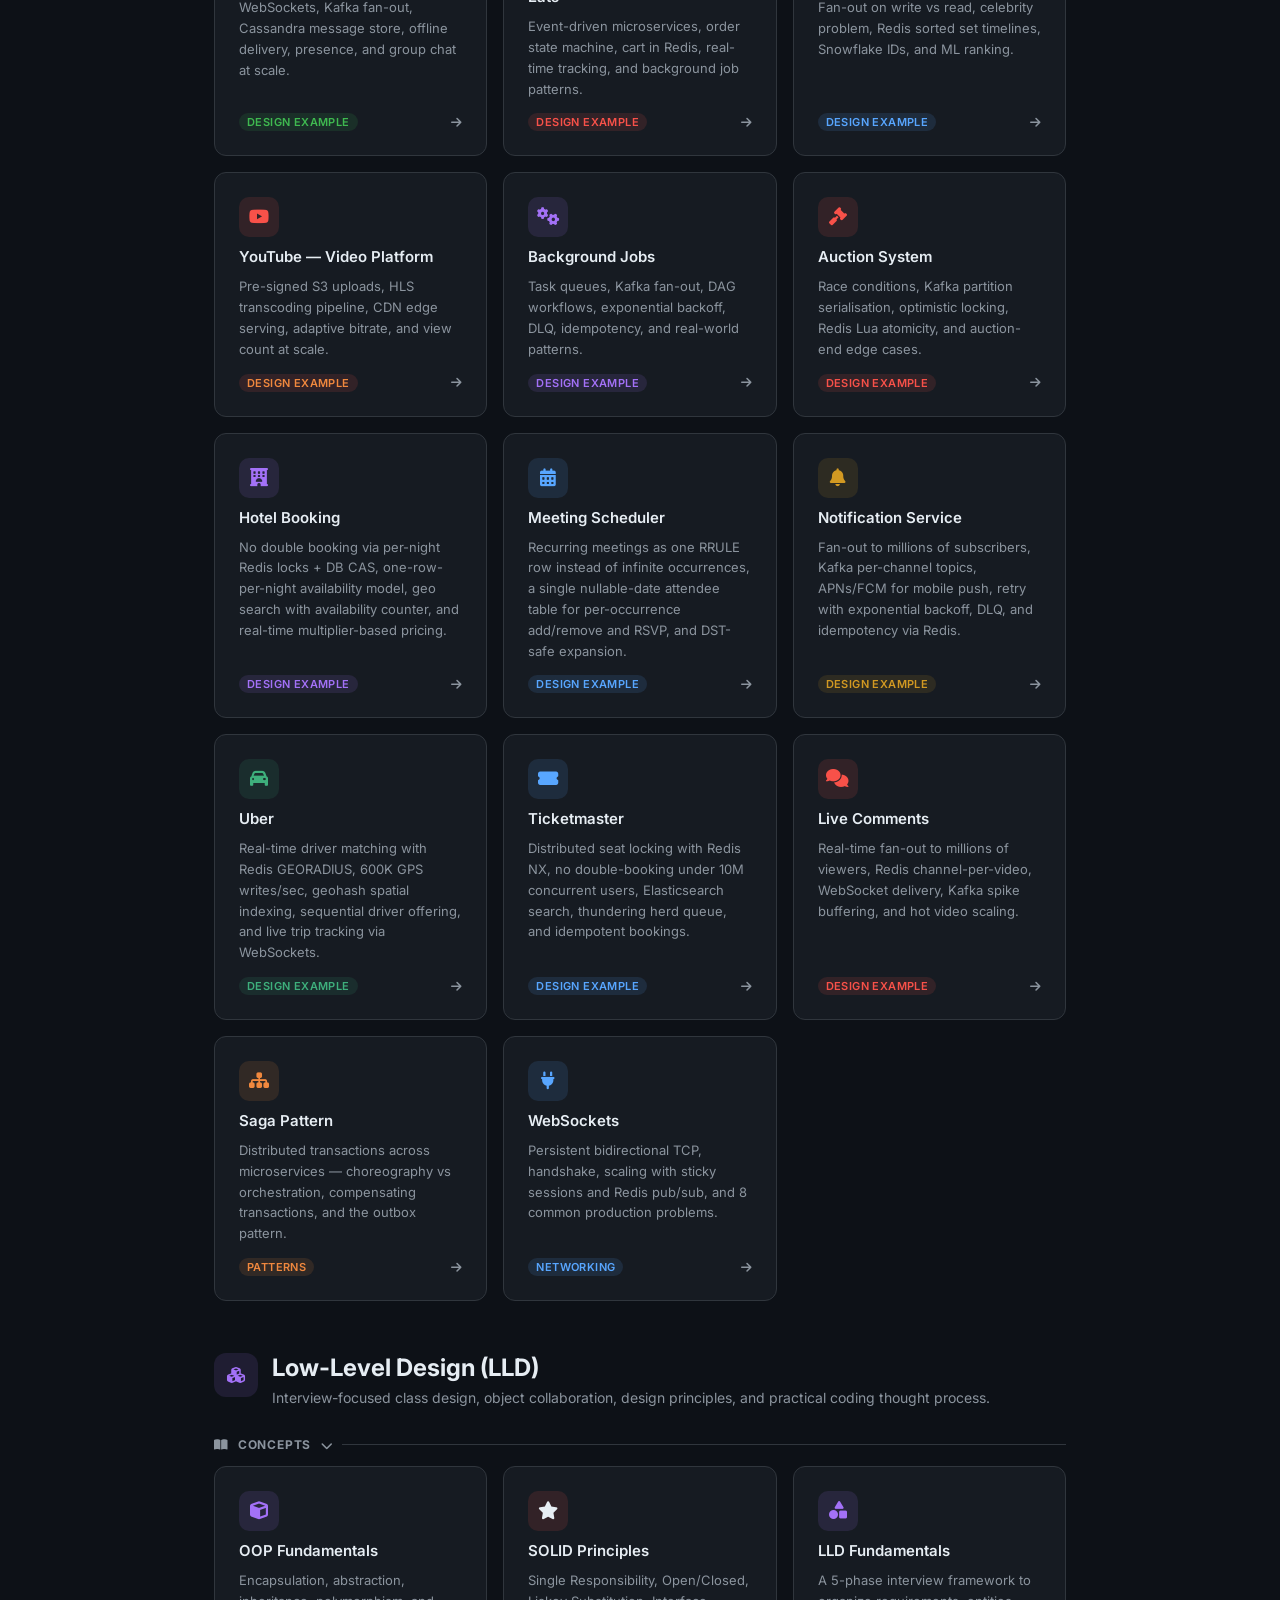
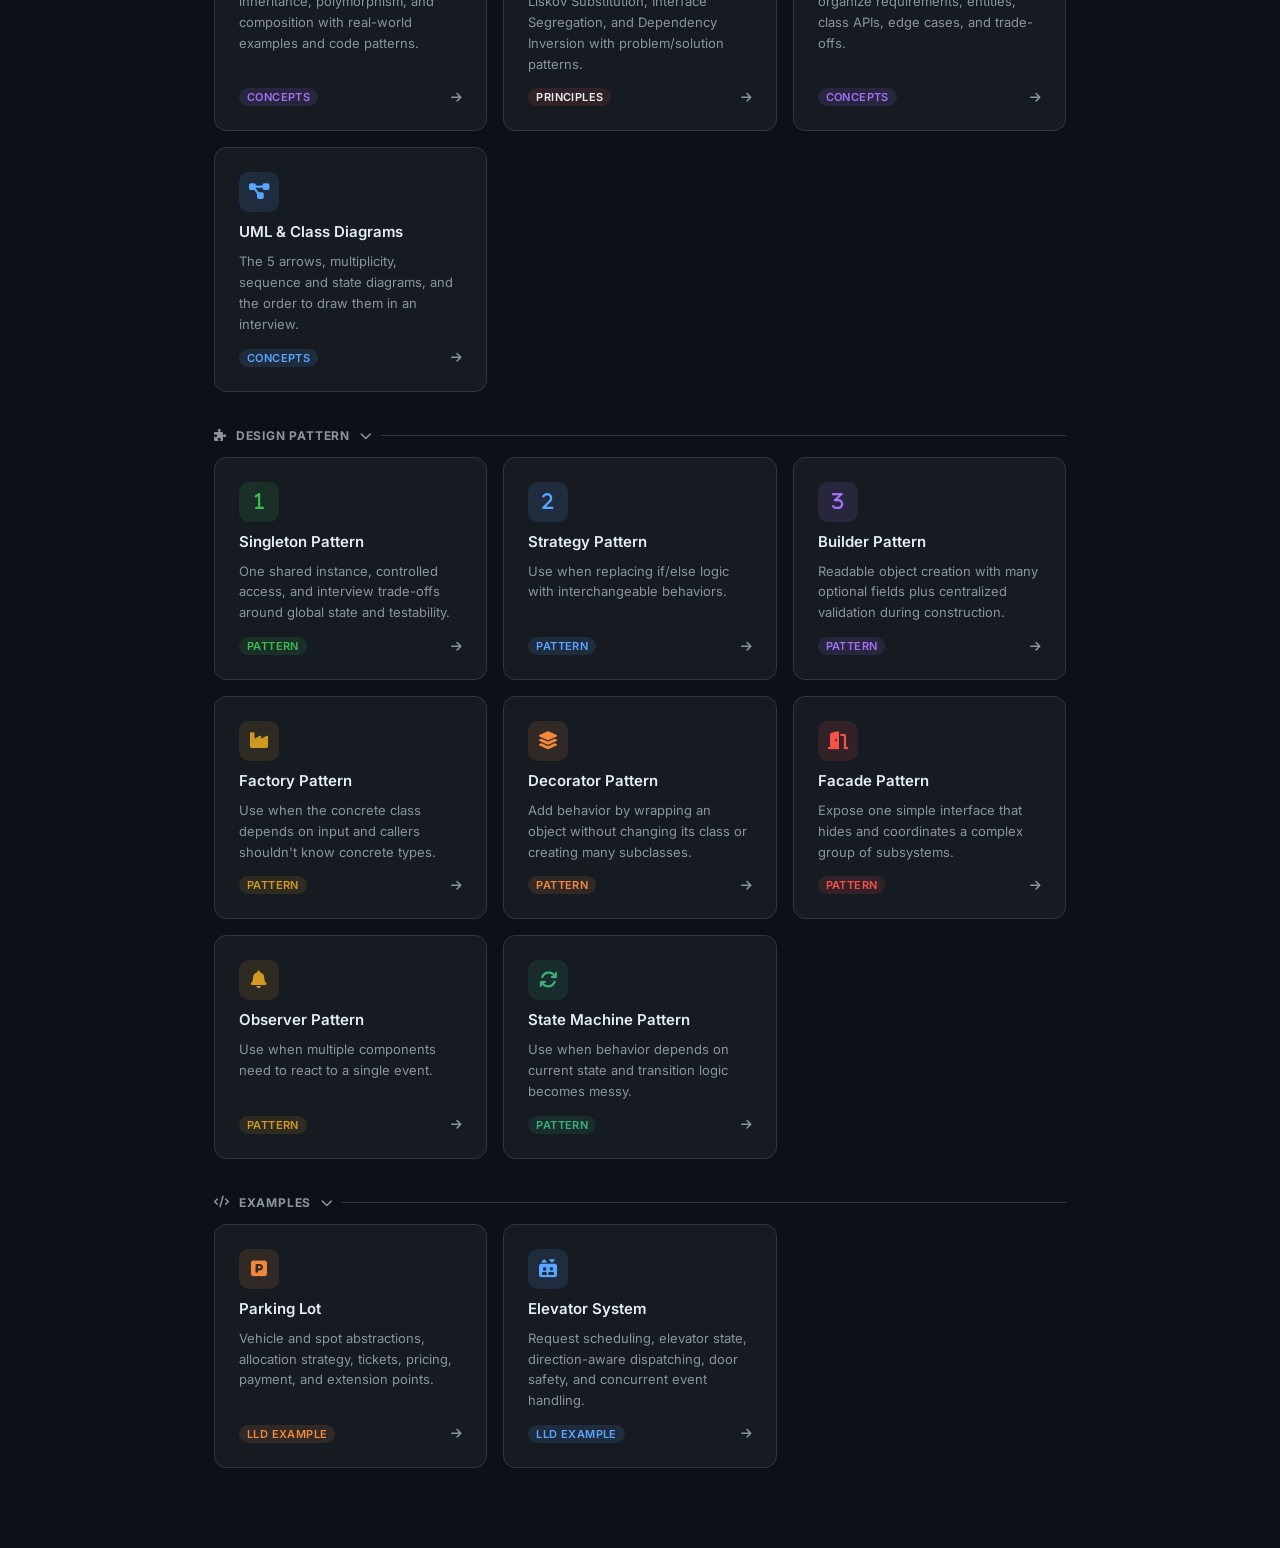
==== commit d053da13: "Simplify meeting scheduler design and fix Mermaid rendering in reader Meeting scheduler: - Replace R" ====
--- a/notes/index.html
+++ b/notes/index.html
@@ -409,7 +409,7 @@
     <a href="reader.html?file=meeting-scheduler" class="note-card">
       <div class="note-icon" style="background:rgba(88,166,255,0.12); color:#58a6ff"><i class="fas fa-calendar-days"></i></div>
       <h3>Meeting Scheduler</h3>
-      <p>RRULE recurrence without materialising occurrences, per-occurrence exceptions to add/remove attendees, series-vs-occurrence RSVP resolution, and free-busy conflict detection.</p>
+      <p>Recurring meetings as one RRULE row instead of infinite occurrences, a single nullable-date attendee table for per-occurrence add/remove and RSVP, and DST-safe expansion.</p>
       <div class="note-footer">
         <span class="note-tag" style="background:rgba(88,166,255,0.12);color:#58a6ff">Design Example</span>
         <span class="note-arrow"><i class="fas fa-arrow-right"></i></span>
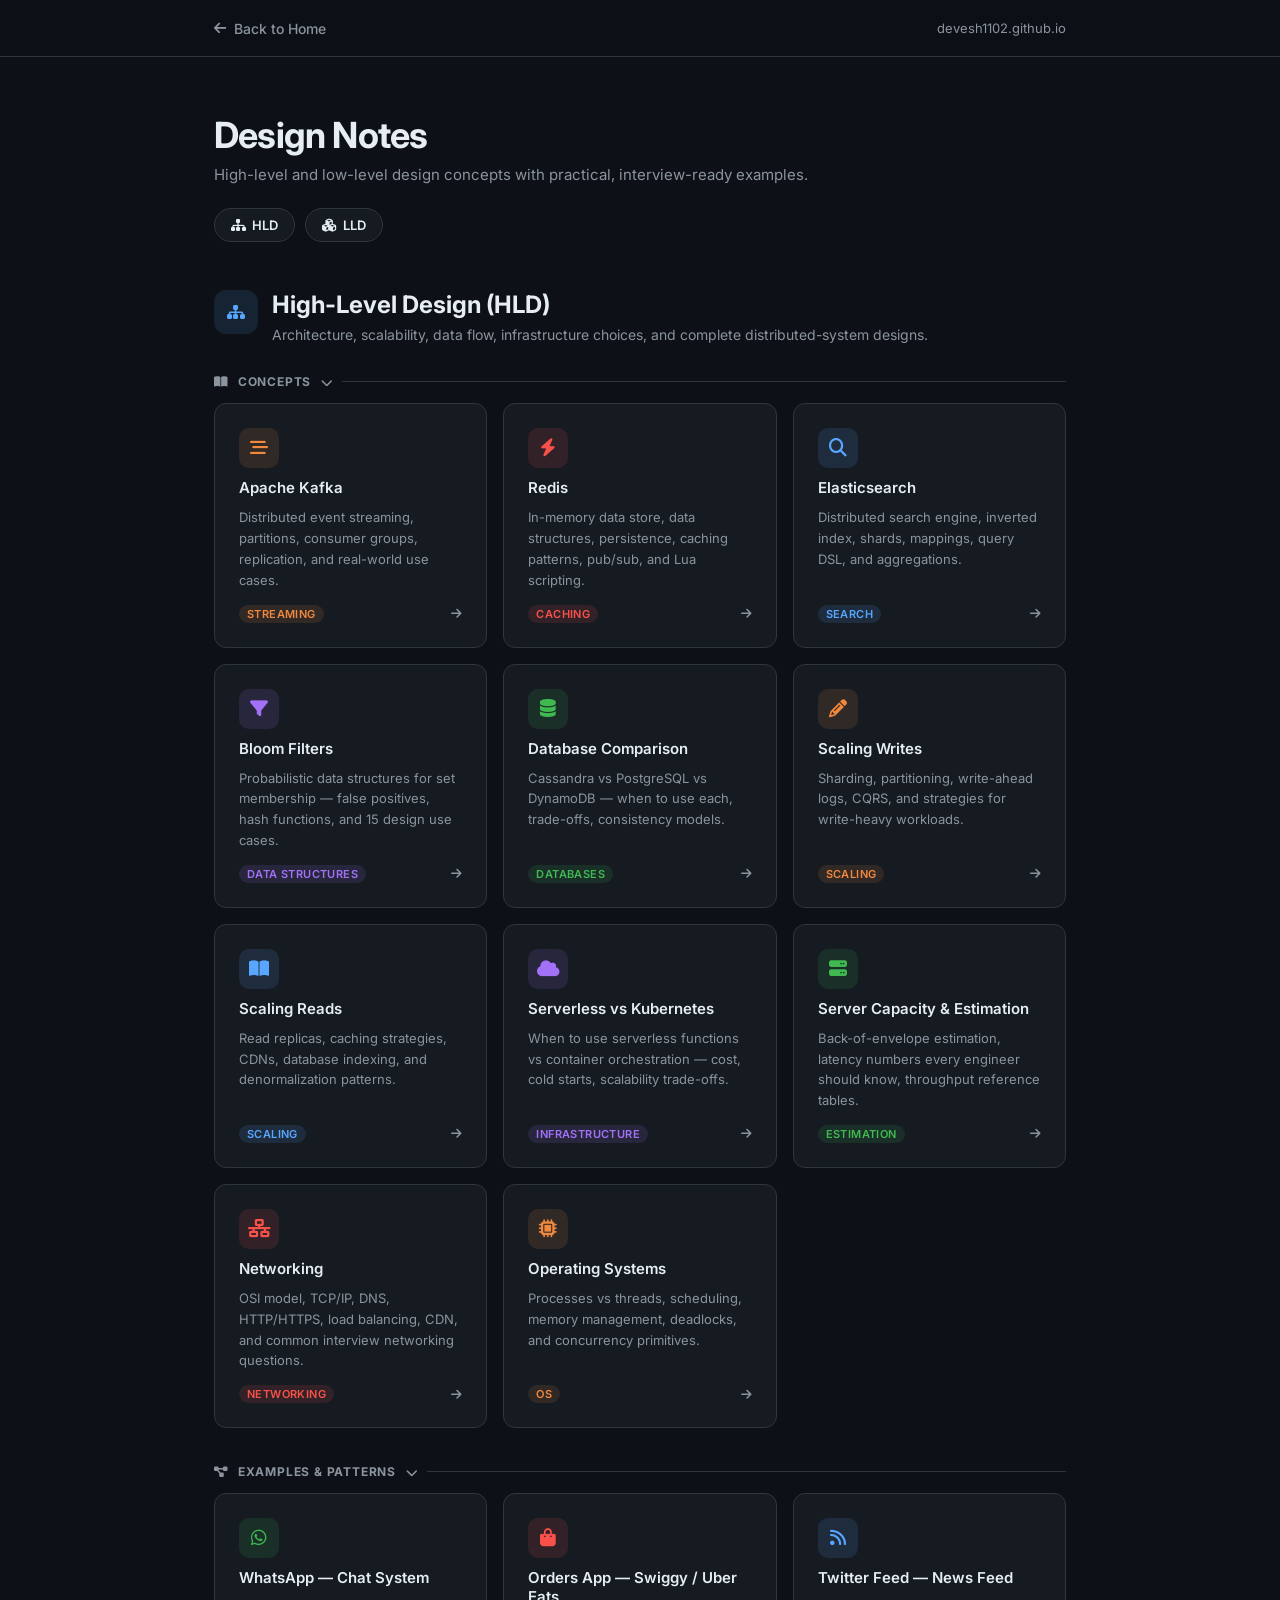
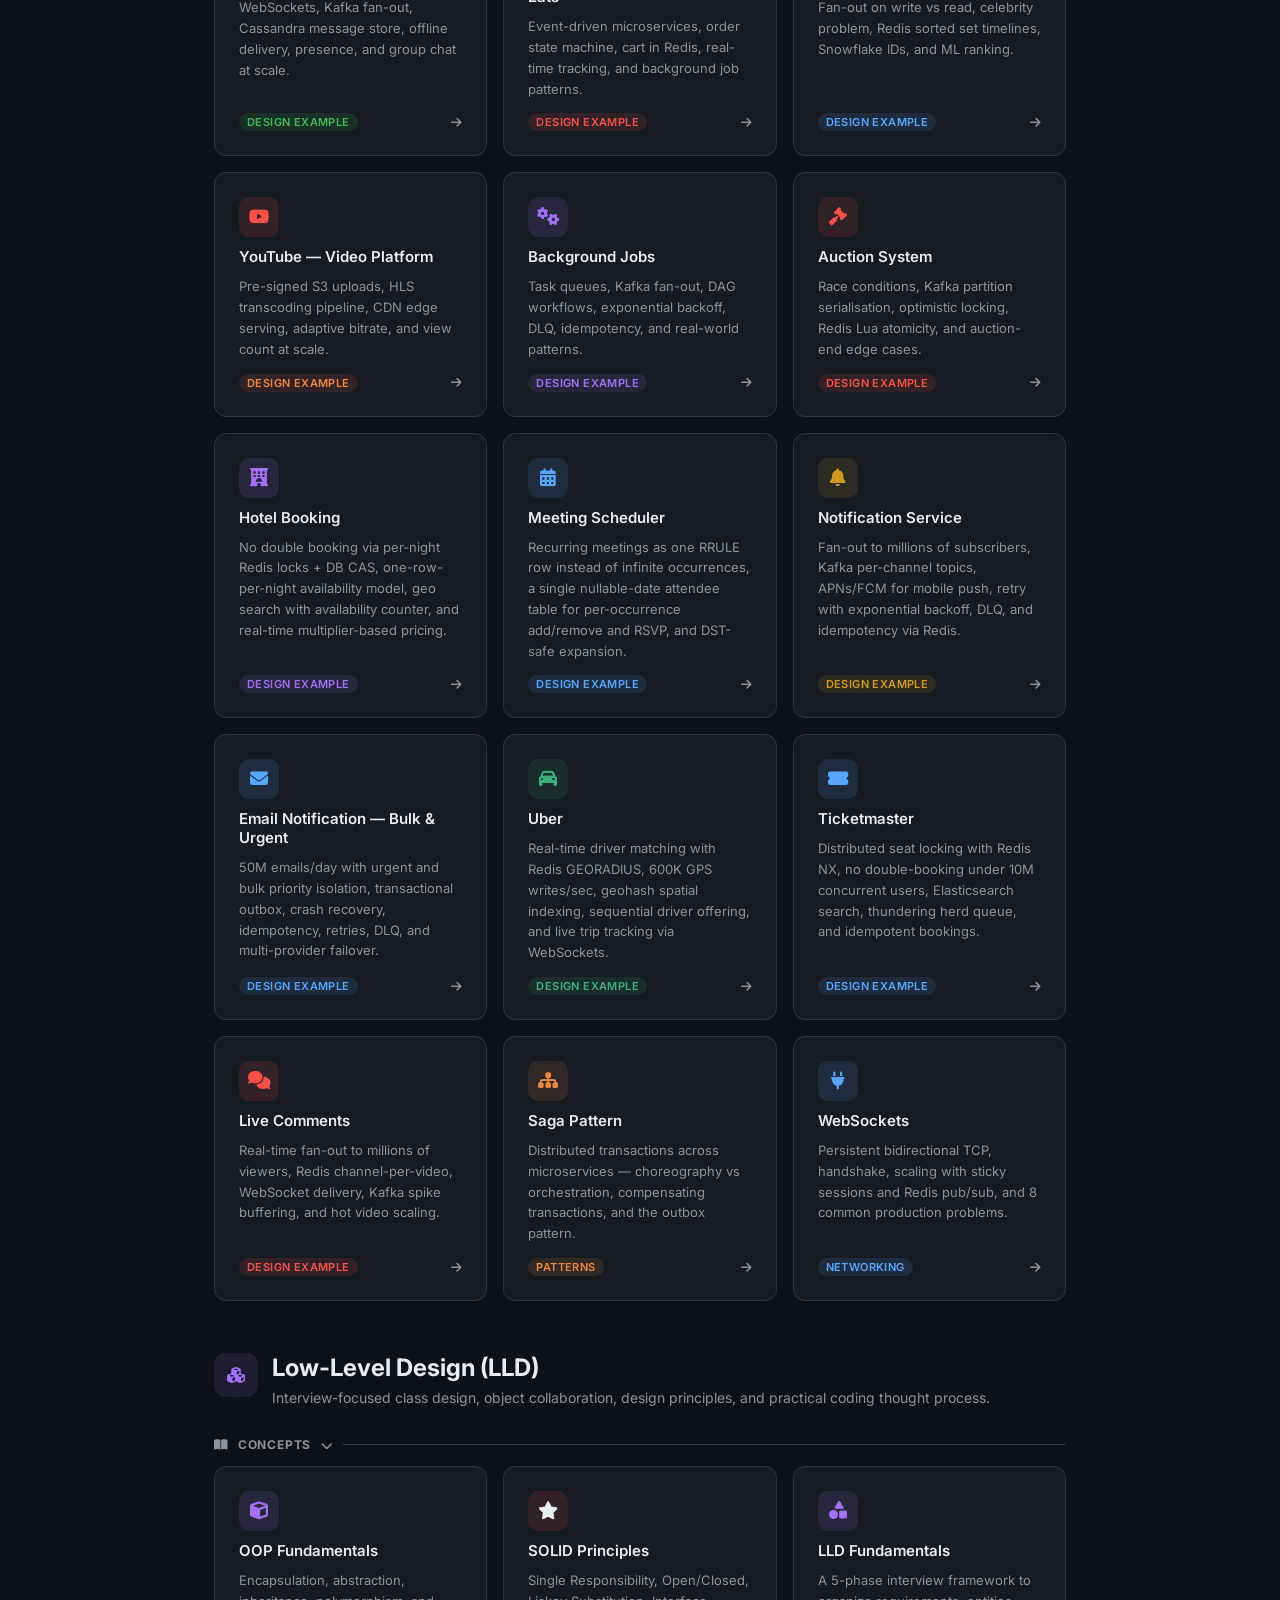
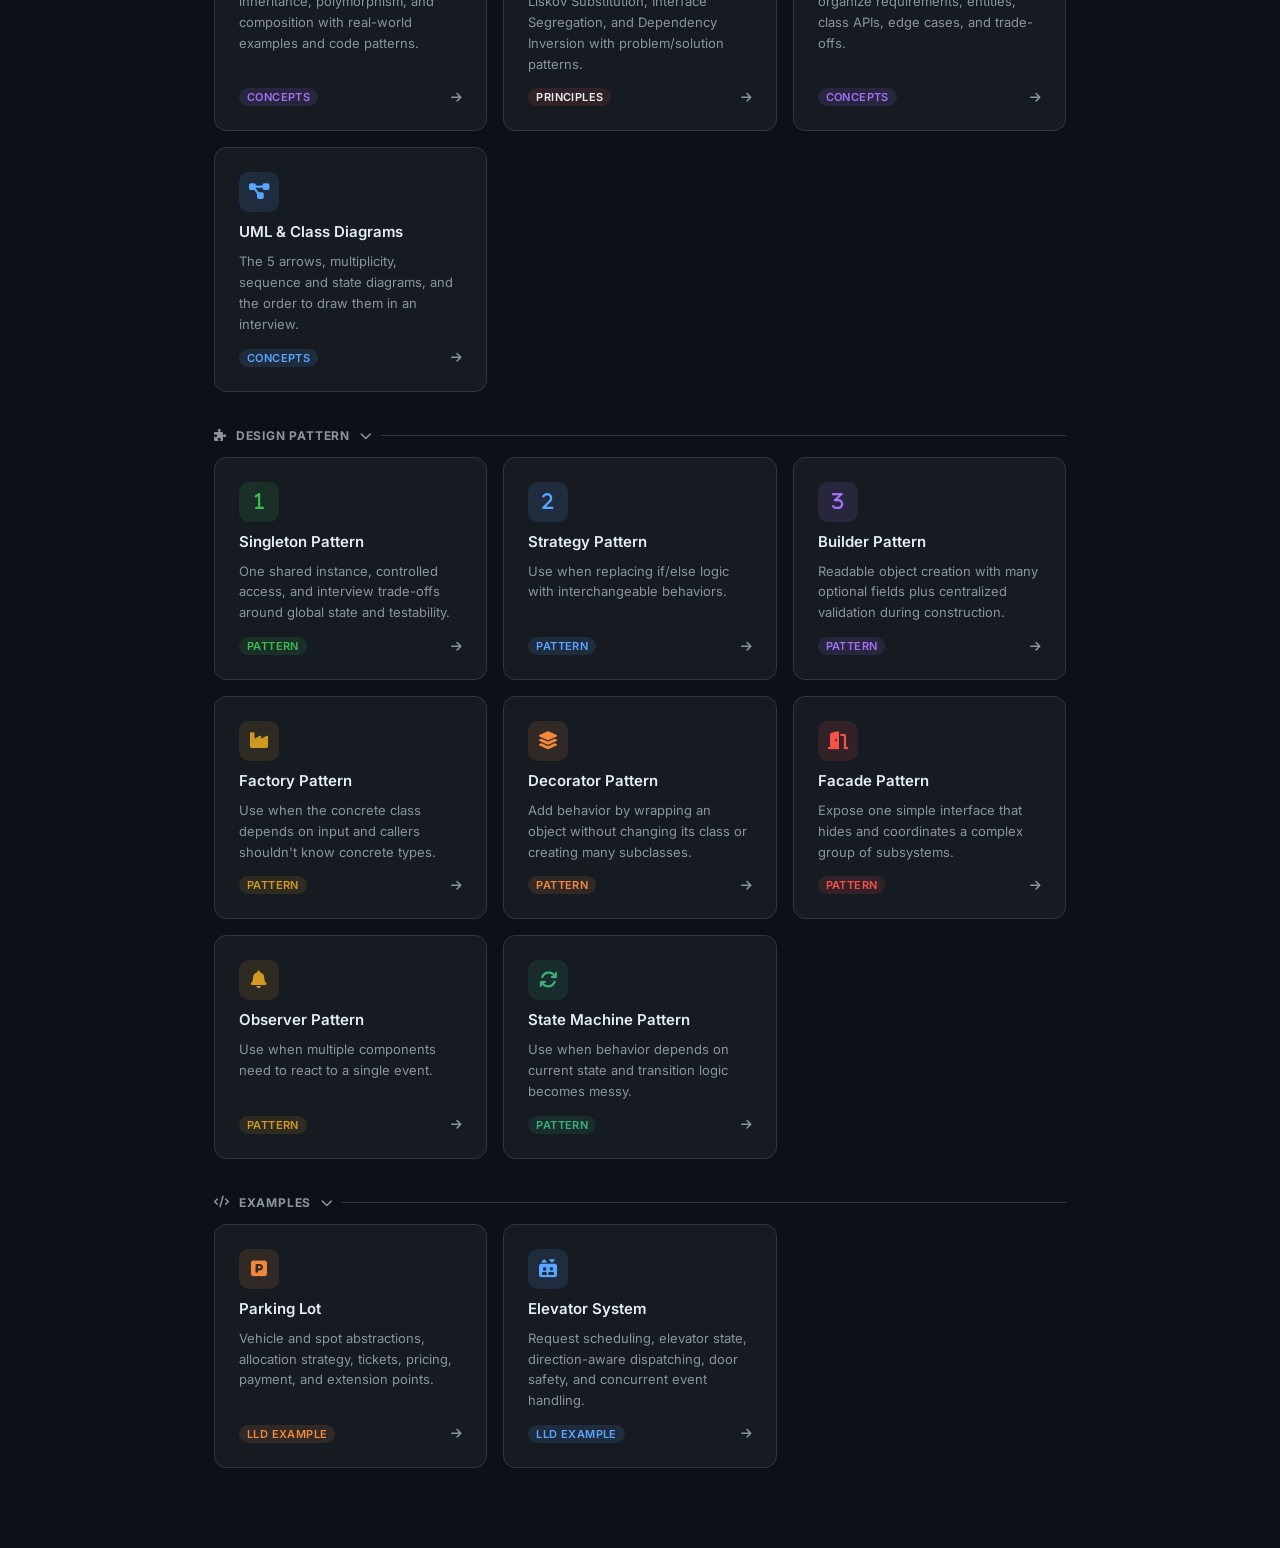
==== commit cc2d1ba2: "Add email notification design example Co-authored-by: Copilot <223556219+Copilot@users.noreply.githu" ====
--- a/notes/index.html
+++ b/notes/index.html
@@ -426,6 +426,16 @@
       </div>
     </a>
 
+    <a href="reader.html?file=email-notification" class="note-card">
+      <div class="note-icon" style="background:rgba(88,166,255,0.12); color:#58a6ff"><i class="fas fa-envelope"></i></div>
+      <h3>Email Notification — Bulk &amp; Urgent</h3>
+      <p>50M emails/day with urgent and bulk priority isolation, transactional outbox, crash recovery, idempotency, retries, DLQ, and multi-provider failover.</p>
+      <div class="note-footer">
+        <span class="note-tag" style="background:rgba(88,166,255,0.12);color:#58a6ff">Design Example</span>
+        <span class="note-arrow"><i class="fas fa-arrow-right"></i></span>
+      </div>
+    </a>
+
     <a href="reader.html?file=uber" class="note-card">
       <div class="note-icon" style="background:rgba(62,175,124,0.12); color:#3eaf7c"><i class="fas fa-car"></i></div>
       <h3>Uber</h3>
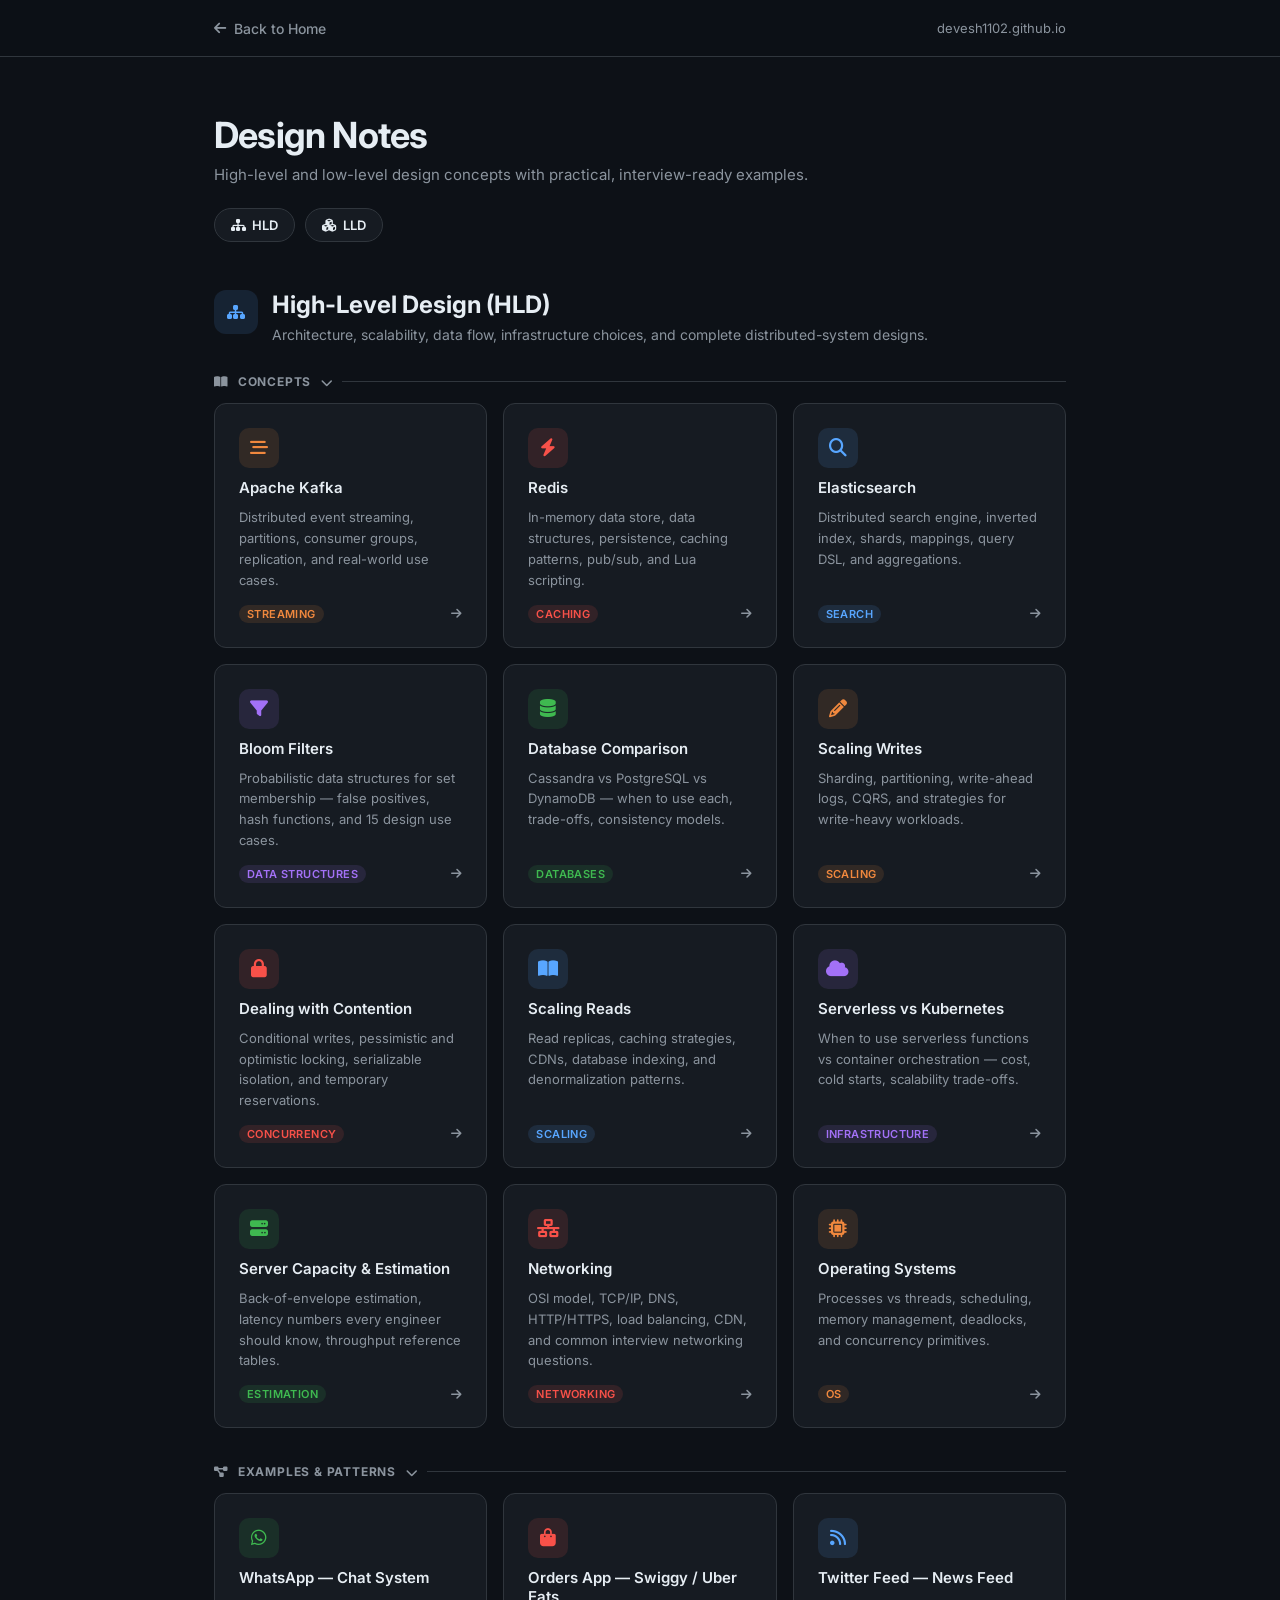
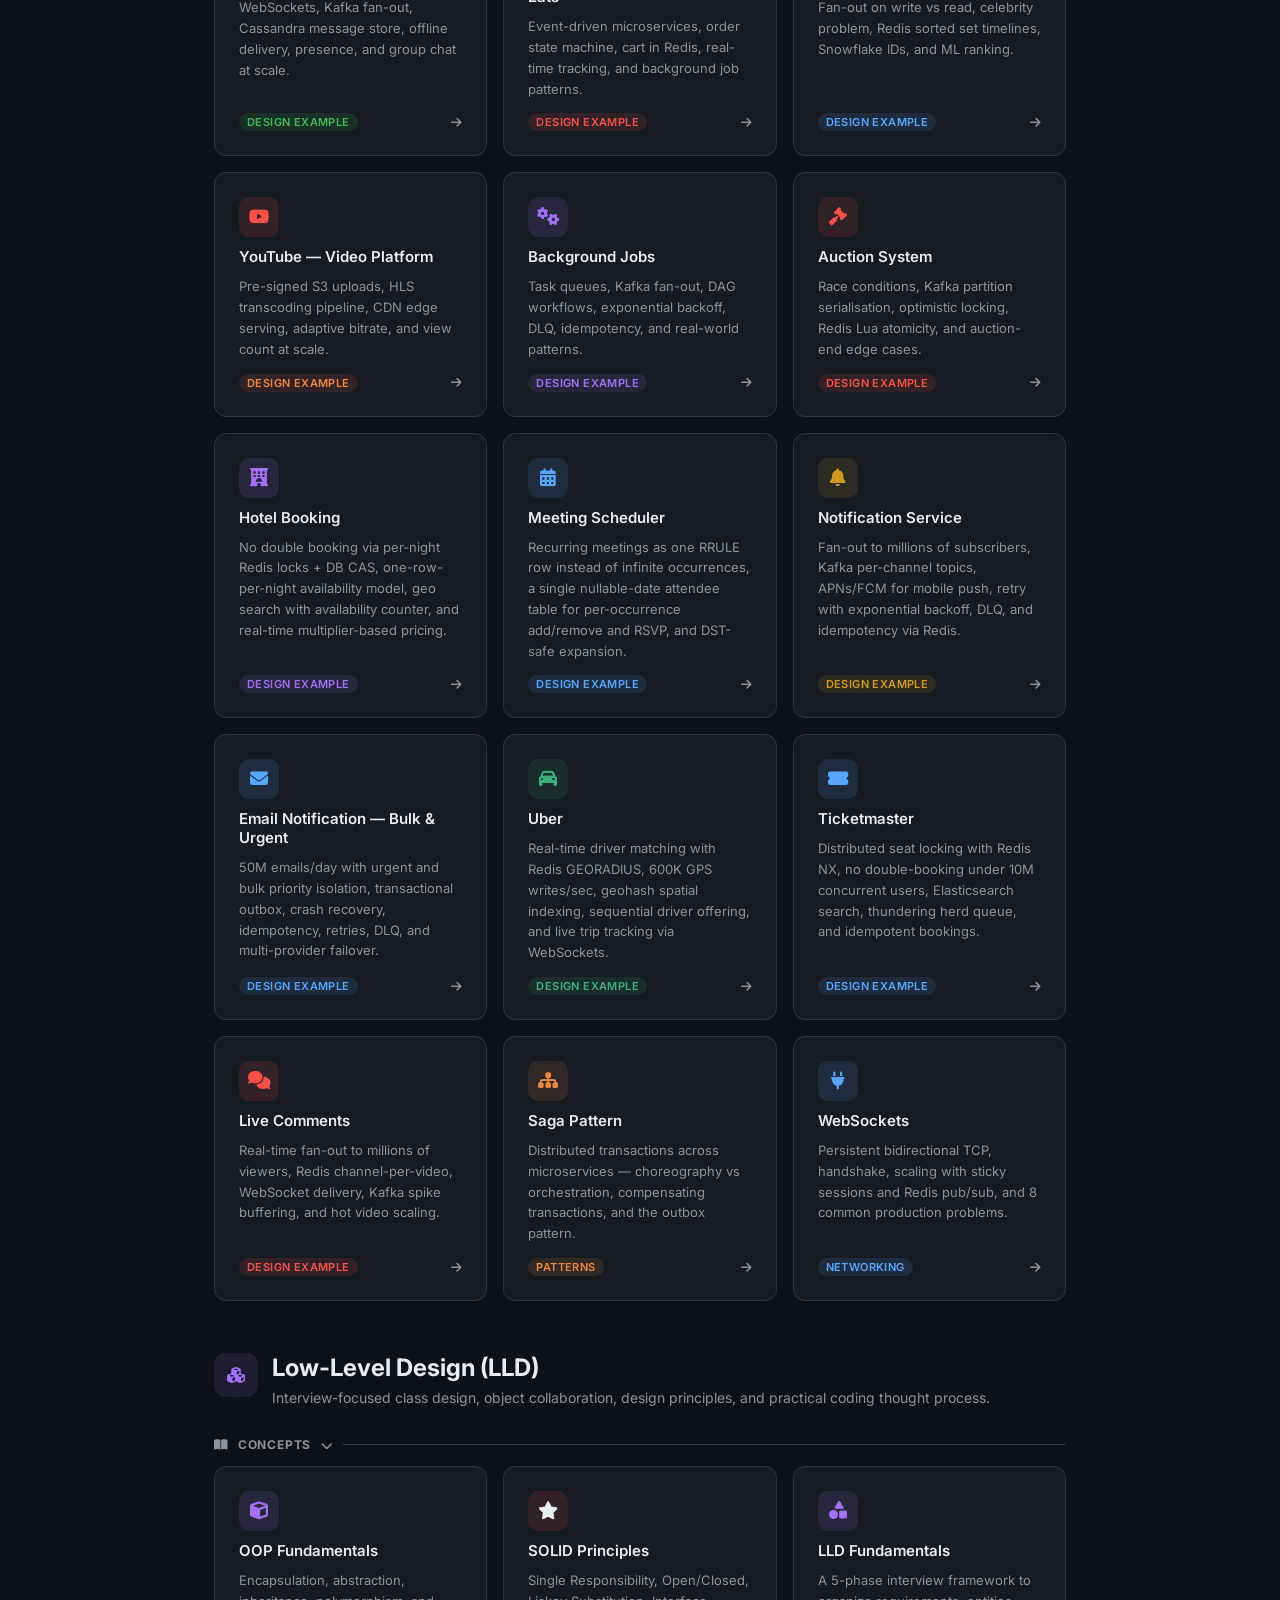
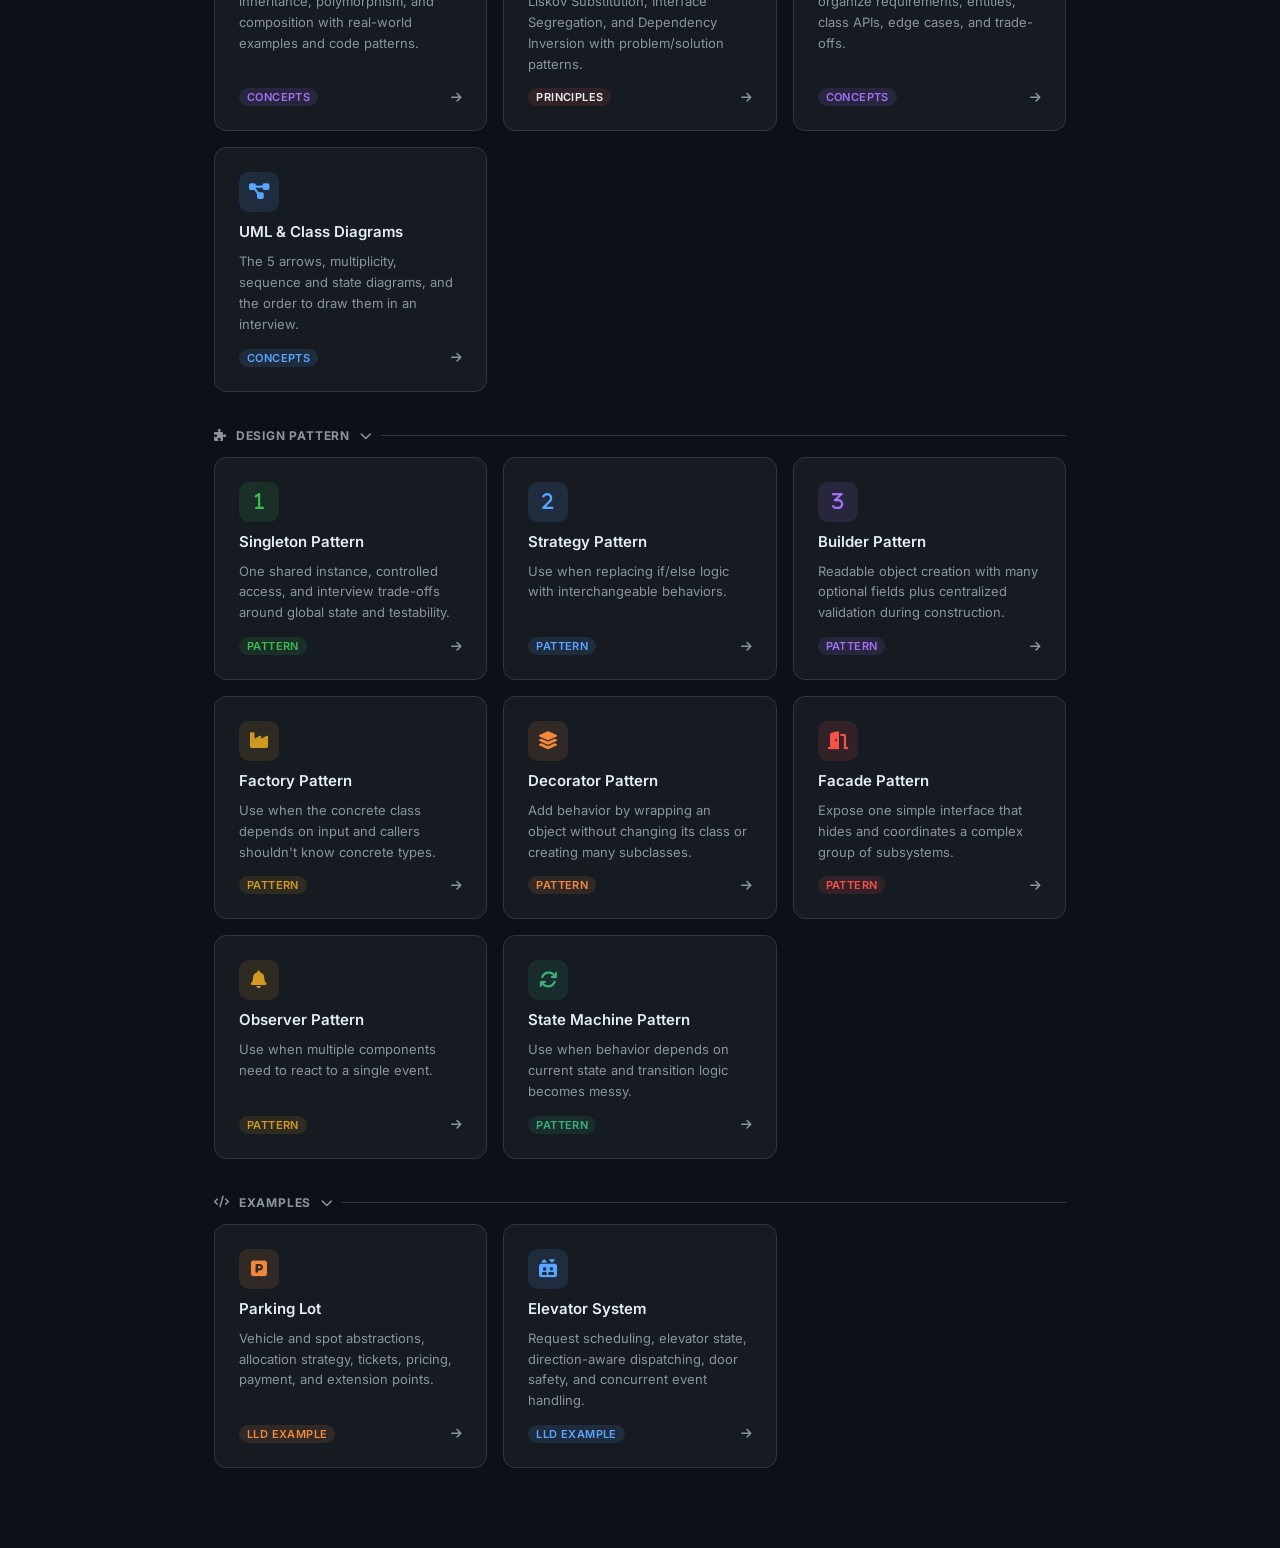
==== commit 7389fabb: "Add guide to handling database contention Co-authored-by: Copilot <223556219+Copilot@users.noreply.g" ====
--- a/notes/index.html
+++ b/notes/index.html
@@ -270,6 +270,16 @@
       </div>
     </a>
 
+    <a href="reader.html?file=dealing-with-contention" class="note-card">
+      <div class="note-icon" style="background:rgba(248,81,73,0.12); color:#f85149"><i class="fas fa-lock"></i></div>
+      <h3>Dealing with Contention</h3>
+      <p>Conditional writes, pessimistic and optimistic locking, serializable isolation, and temporary reservations.</p>
+      <div class="note-footer">
+        <span class="note-tag" style="background:rgba(248,81,73,0.12);color:#f85149">Concurrency</span>
+        <span class="note-arrow"><i class="fas fa-arrow-right"></i></span>
+      </div>
+    </a>
+
     <a href="reader.html?file=scaling-reads" class="note-card">
       <div class="note-icon" style="background:rgba(88,166,255,0.12); color:var(--accent)"><i class="fas fa-book-open"></i></div>
       <h3>Scaling Reads</h3>
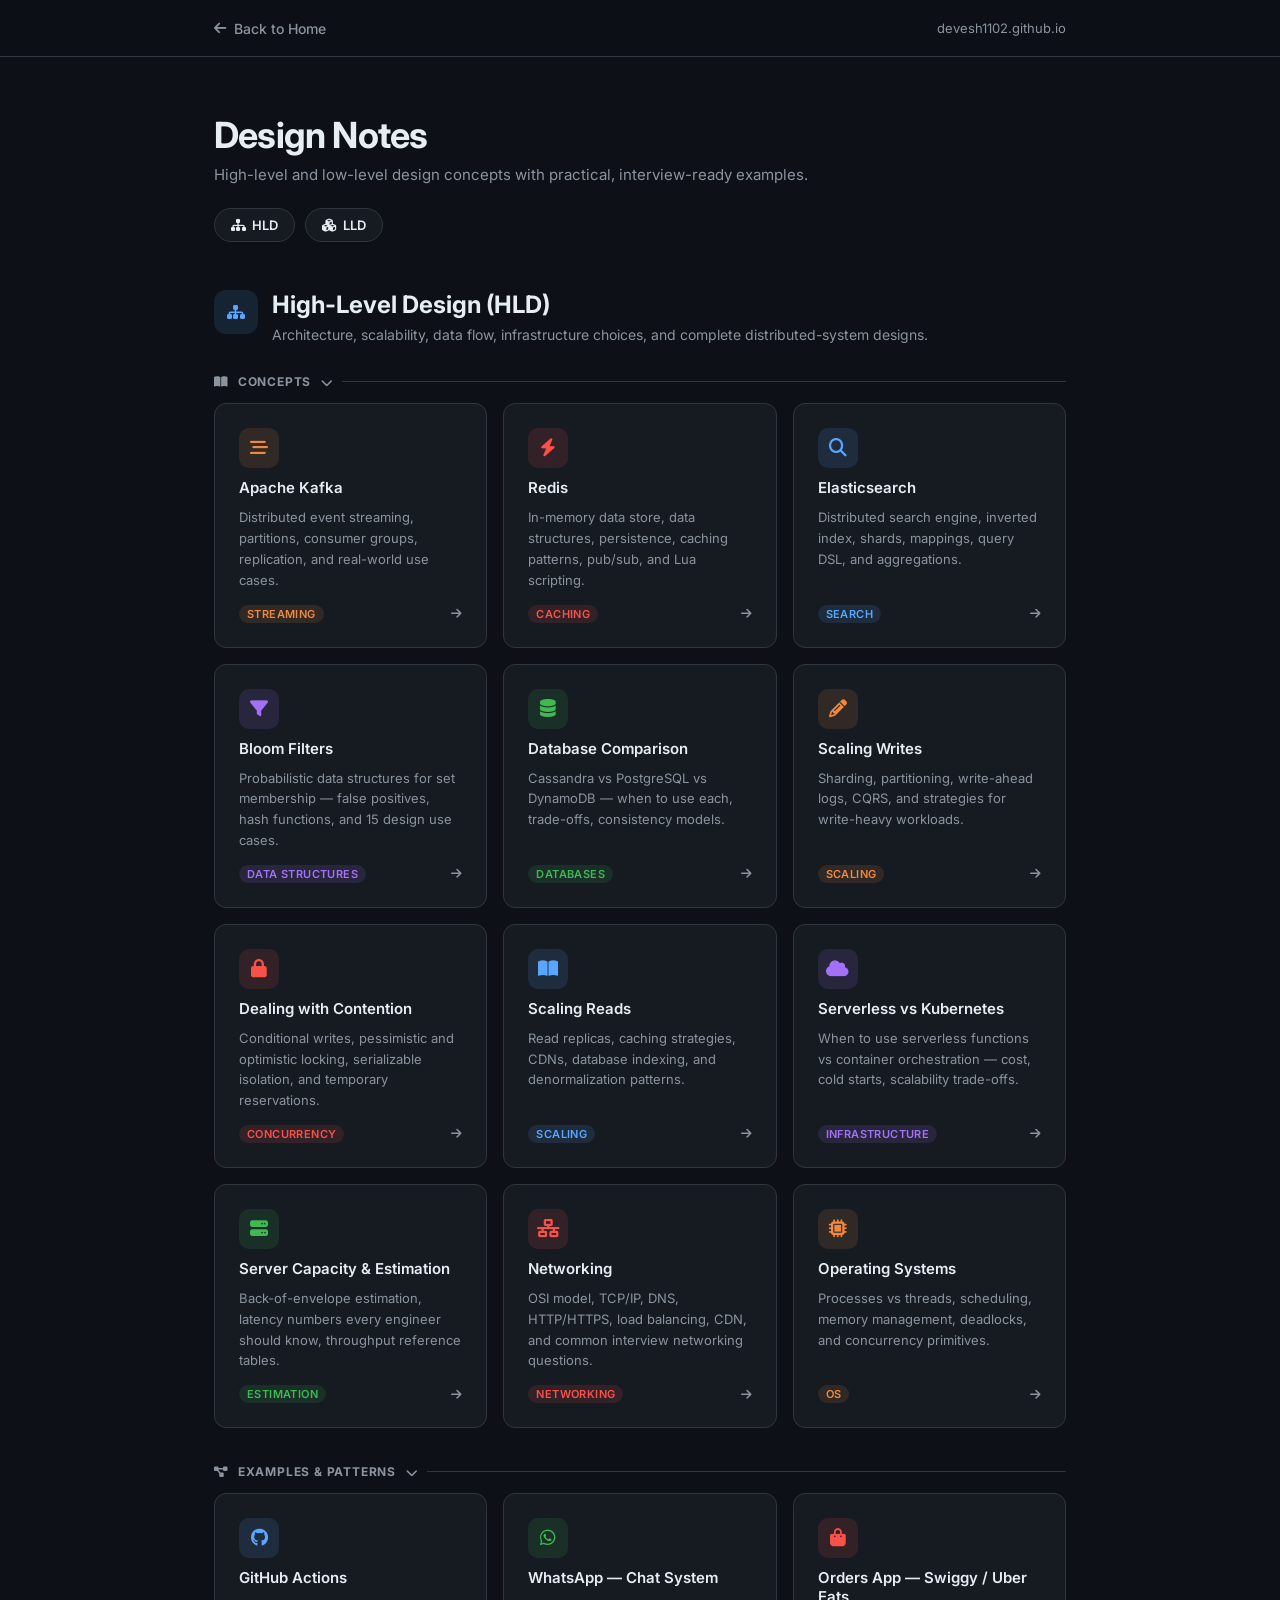
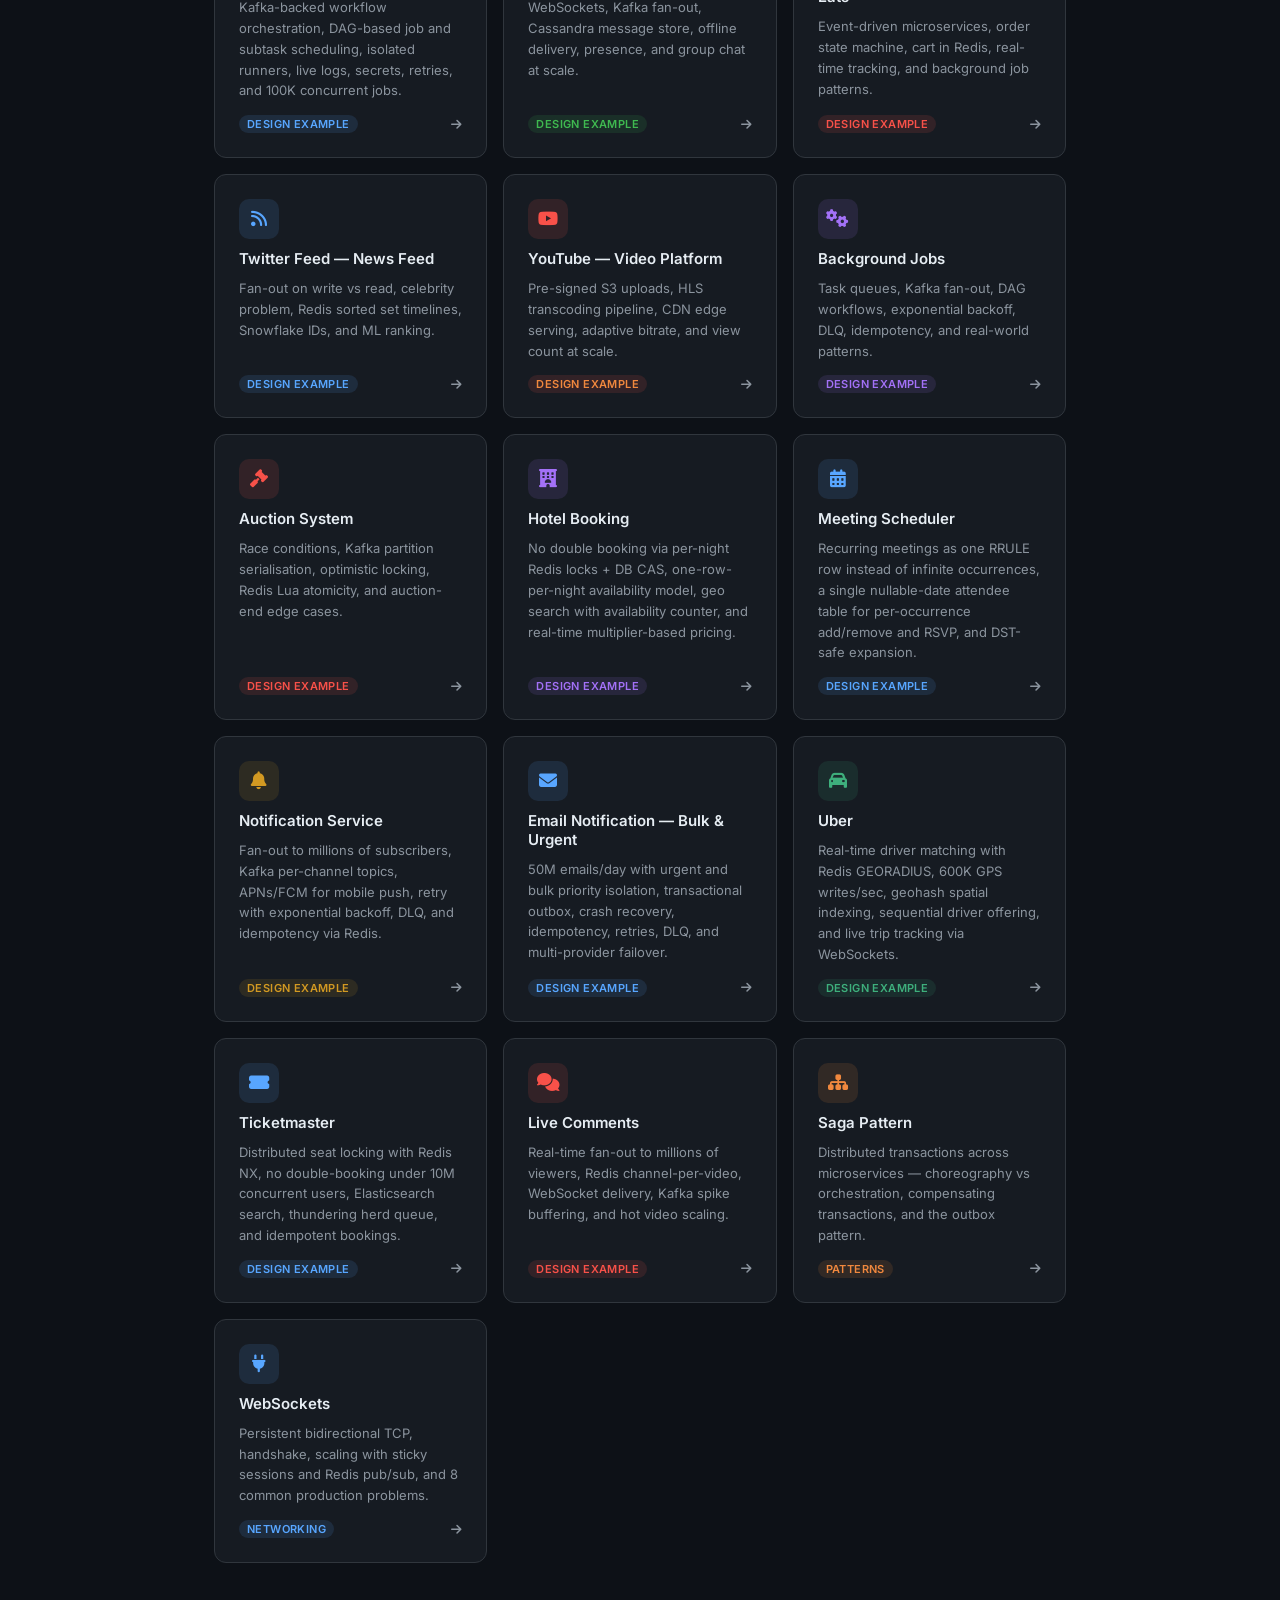
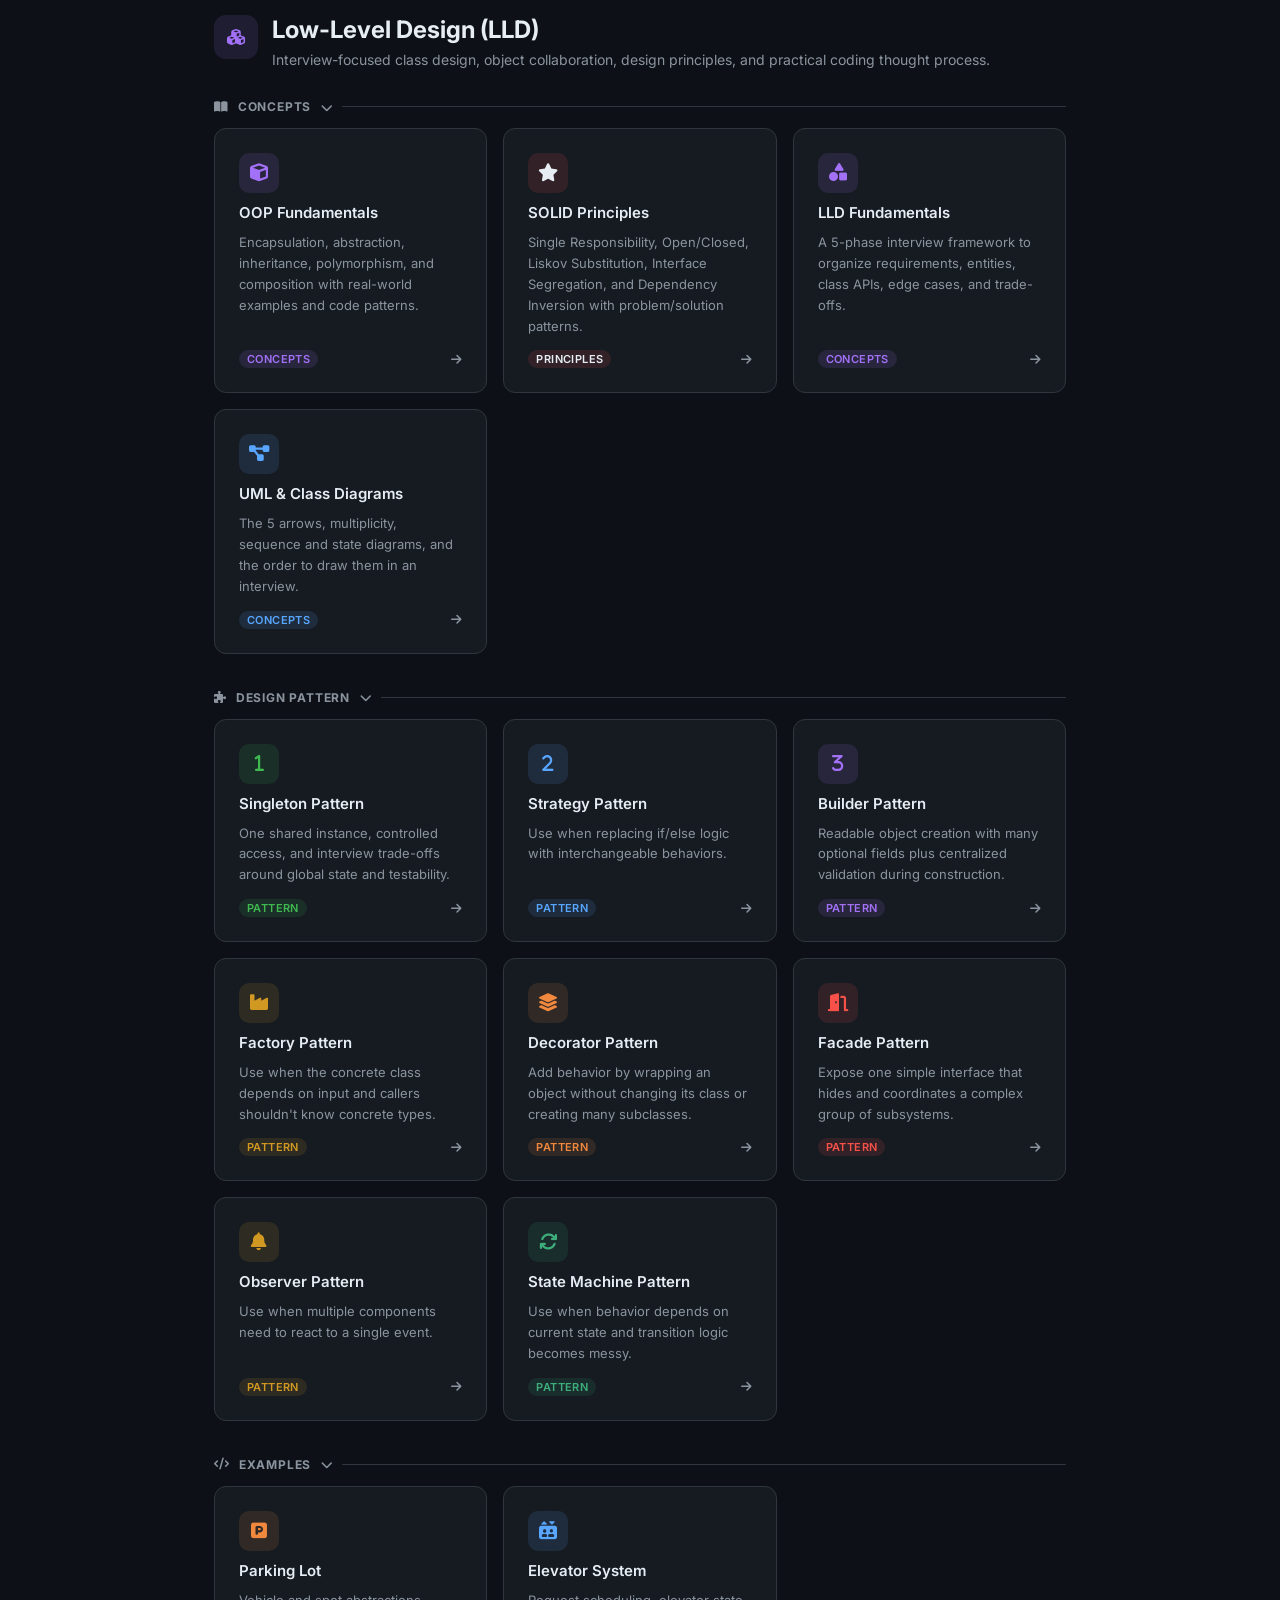
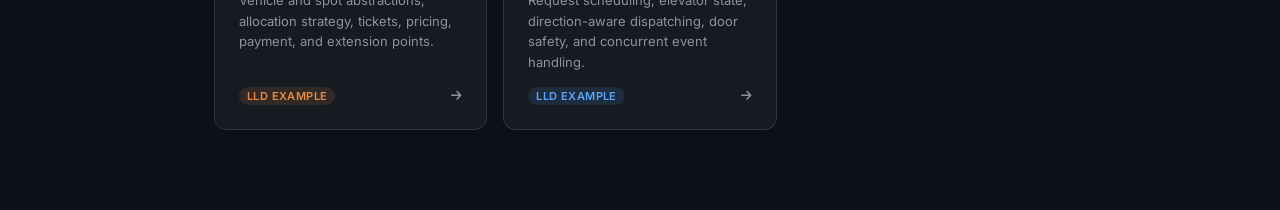
==== commit 5fefb73c: "Add GitHub Actions system design notes Co-authored-by: Copilot <223556219+Copilot@users.noreply.gith" ====
--- a/notes/index.html
+++ b/notes/index.html
@@ -346,6 +346,16 @@
         <div class="group-body">
           <div class="notes-grid">
 
+    <a href="reader.html?file=github-actions" class="note-card">
+      <div class="note-icon" style="background:rgba(88,166,255,0.12); color:var(--accent)"><i class="fab fa-github"></i></div>
+      <h3>GitHub Actions</h3>
+      <p>Kafka-backed workflow orchestration, DAG-based job and subtask scheduling, isolated runners, live logs, secrets, retries, and 100K concurrent jobs.</p>
+      <div class="note-footer">
+        <span class="note-tag" style="background:rgba(88,166,255,0.12);color:var(--accent)">Design Example</span>
+        <span class="note-arrow"><i class="fas fa-arrow-right"></i></span>
+      </div>
+    </a>
+
     <a href="reader.html?file=whatsapp-chat" class="note-card">
       <div class="note-icon" style="background:rgba(63,185,80,0.12); color:var(--green)"><i class="fab fa-whatsapp"></i></div>
       <h3>WhatsApp — Chat System</h3>
